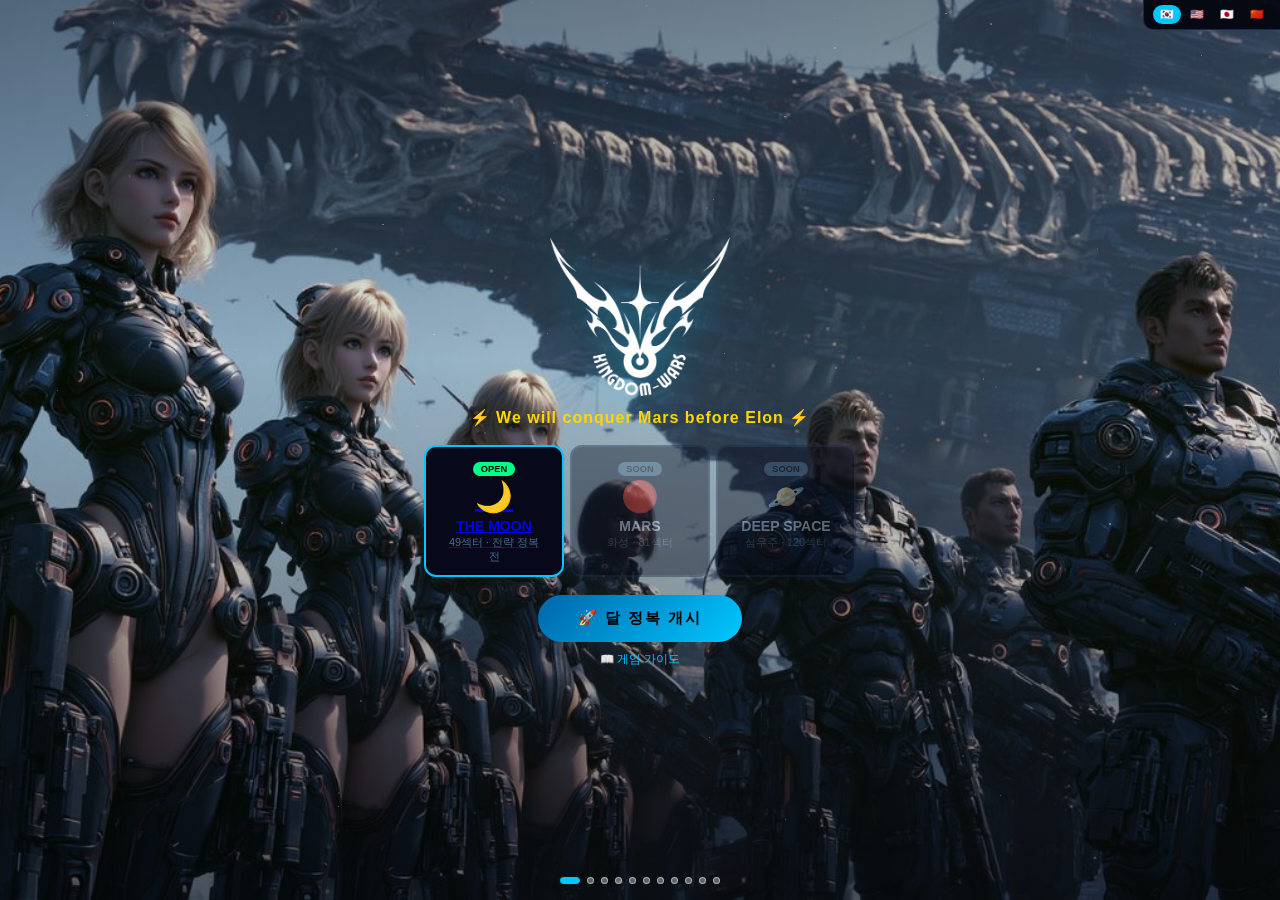
==== game.html @ a36fac32 "Create game.html fresh copy" ====
<!DOCTYPE html>
<!-- FORCED1783064352 <!--REBUILD1783063505 -->
<!-- KW v0.8.3 new-logo -->
<!-- KW v0.8.2 logo+favicon -->
<html lang="ko">
<head>
<meta http-equiv="Cache-Control" content="no-cache, no-store, must-revalidate"/>
<meta http-equiv="Pragma" content="no-cache"/>
<meta http-equiv="Expires" content="0"/>
<!-- BUILD:1783073266 -->
<script>
// Block Kaikas/MetaMask from intercepting events
(function() {
  // 이벤트 가로채기 방지
  var _origAEL = EventTarget.prototype.addEventListener;
  // Kaikas contentscript가 window에 ethereum inject하려 할 때 무시
  Object.defineProperty(window, 'ethereum', {
    get: function() { return undefined; },
    set: function() {},
    configurable: false
  });
})();
</script>
<meta charset="UTF-8"/>
<meta name="viewport" content="width=device-width,initial-scale=1.0,viewport-fit=cover"/>
<title>KINGDOM WARS</title>
<link rel="icon" type="image/x-icon" href="favicon.ico"/>
<link rel="apple-touch-icon" href="apple-touch-icon.png"/>
<link rel="icon" type="image/x-icon" href="favicon.ico"/>
<link rel="apple-touch-icon" href="apple-touch-icon.png"/>
<meta name="theme-color" content="#03050e"/>
<meta name="description" content="Kingdom Wars - Conquer the Moon before Elon"/>
<meta property="og:title" content="KINGDOM WARS"/>
<meta property="og:description" content="⚡ We will conquer Mars before Elon ⚡"/>
<meta property="og:image" content="https://raw.githubusercontent.com/kentkim0326/kingdom-wars/main/assets/slide1.jpg"/>
<link rel="icon" href="data:image/svg+xml,<svg xmlns='http://www.w3.org/2000/svg' viewBox='0 0 100 100'><text y='.9em' font-size='90'>👑</text></svg>">
<style>
:root{
  --bg:#03050e;--panel:#07091a;--border:#1a2a4a;
  --accent:#00c8ff;--gold:#ffd700;--red:#ff3a3a;--green:#00ff88;
  --purple:#aa44ff;--orange:#ff8800;--teal:#00ffcc;
  --text:#d0e8ff;--muted:#4a6a8a;
}
*{box-sizing:border-box;margin:0;padding:0}
body{font-family:'Segoe UI',sans-serif;color:var(--text);min-height:100vh;overflow-x:hidden;background:#03050e;}

.stars{position:fixed;inset:0;z-index:0;overflow:hidden;pointer-events:none}
.star{position:absolute;border-radius:50%;background:#fff;animation:twinkle var(--d,3s) ease-in-out infinite}
@keyframes twinkle{0%,100%{opacity:.1}50%{opacity:.85}}

to{opacity:1;transform:translateY(0)}}
.{opacity:1}
.{opacity:1}
.{opacity:1}

/* ══ LANG BAR ══ */
.lang-bar{position:fixed;top:0;right:0;z-index:999;display:flex;gap:2px;padding:5px 9px;
  background:rgba(3,5,14,.92);border-bottom-left-radius:10px;border:1px solid var(--border);border-top:none;border-right:none}
.lb{padding:3px 7px;border-radius:10px;border:none;background:transparent;color:var(--muted);font-size:.68rem;font-weight:700;cursor:pointer;transition:all .2s}
.lb.active{background:var(--accent);color:#000}

/* ══ INTRO ══ */
.logo{font-size:clamp(1.8rem,7vw,4.5rem);font-weight:900;letter-spacing:4px;word-break:break-word;
  background:linear-gradient(135deg,#00c8ff,#fff,#ffd700);-webkit-background-clip:text;-webkit-text-fill-color:transparent;margin-bottom:4px}
.catchphrase{font-size:clamp(.78rem,3.5vw,1.1rem);color:var(--gold);font-weight:700;letter-spacing:1px;margin-bottom:20px;text-align:center;width:100%}



.bf-row{display:flex;gap:8px;justify-content:center;flex-wrap:nowrap;margin-bottom:20px;width:100%;padding:0}
.bf-btn{pointer-events:all!important;cursor:pointer;padding:11px 18px;border-radius:12px;border:2px solid var(--border);background:var(--panel);cursor:pointer;transition:all .3s;text-align:center;min-width:115px}
.bf-btn.open{border-color:var(--accent)}.bf-btn.open:hover{transform:translateY(-4px);box-shadow:0 8px 28px rgba(0,200,255,.3)}
.bf-btn.locked{opacity:.4;cursor:not-allowed}
.bf-icon{font-size:1.9rem;margin-bottom:3px}.bf-title{font-weight:700;font-size:.88rem;margin-bottom:1px}
.bf-sub{font-size:.68rem;color:var(--muted)}
.bdg{display:inline-block;padding:2px 8px;border-radius:18px;font-size:.58rem;font-weight:700;margin-bottom:3px}
.bdg.open{background:var(--green);color:#000}.bdg.soon{background:var(--muted);color:#000}
.btn-enter{pointer-events:all!important;cursor:pointer;padding:13px 44px;background:linear-gradient(135deg,#0066aa,#00c8ff);color:#000;font-weight:900;font-size:.95rem;border:none;border-radius:50px;cursor:pointer;letter-spacing:3px;transition:all .3s}
.btn-enter:hover{transform:scale(1.05);box-shadow:0 0 60px rgba(0,200,255,.6)}

/* ══ NATION ══ */
#s-nation{padding:20px 16px;width:100%;}
.stitle{font-size:1.4rem;font-weight:900;letter-spacing:4px;text-align:center;color:var(--accent);margin-bottom:4px;width:100%}
.ssub{text-align:center;color:var(--muted);margin-bottom:13px;font-size:.82rem;width:100%}
.search-box{display:block;width:100%;max-width:480px;margin:0 auto 11px;padding:8px 15px;background:var(--panel);border:1px solid var(--border);border-radius:28px;color:var(--text);font-size:.88rem;outline:none}
.search-box:focus{border-color:var(--accent)}
.nation-grid{display:grid;grid-template-columns:repeat(auto-fill,minmax(96px,1fr));gap:6px;width:100%;max-width:720px;margin:0 auto;max-height:46vh;overflow-y:auto;padding:3px;scrollbar-width:thin}
.nc{border:2px solid var(--border);border-radius:10px;padding:10px 6px;text-align:center;cursor:pointer;transition:all .2s;background:var(--panel)}
.nc:hover{border-color:var(--accent);transform:translateY(-2px)}.nc.sel{border-color:var(--gold);background:rgba(255,215,0,.08)}
.nf{font-size:1.55rem;margin-bottom:2px}.nn{font-size:.7rem;font-weight:600}.ne{font-size:.58rem;color:var(--muted)}
.btn-next{display:block;margin:13px auto 0;padding:10px 38px;background:linear-gradient(135deg,#0066aa,#00c8ff);color:#000;font-weight:900;font-size:.88rem;border:none;border-radius:26px;cursor:pointer;display:none}
.btn-next.show{display:block}

/* ══ COMMANDER ══ */
#s-commander{padding:22px 16px;align-items:center;justify-content:center;background:transparent;width:100%}
.cmd-title{font-size:1.4rem;font-weight:900;letter-spacing:3px;text-align:center;color:var(--accent);margin-bottom:4px}
.cmd-sub{text-align:center;color:var(--muted);margin-bottom:18px;font-size:.8rem}
.cmd-nbadge{display:flex;align-items:center;gap:7px;justify-content:center;margin-bottom:18px;padding:7px 16px;background:var(--panel);border:1px solid var(--border);border-radius:28px;width:fit-content;margin-left:auto;margin-right:auto}
.cmd-cards{display:flex;gap:16px;justify-content:center;flex-wrap:wrap;margin-bottom:16px}
.cmd-card{width:172px;border:2px solid var(--border);border-radius:13px;background:var(--panel);cursor:pointer;transition:all .3s;overflow:hidden;text-align:center;padding-bottom:11px}
.cmd-card:hover{border-color:var(--accent);transform:translateY(-4px)}
.cmd-card.sel-m{border-color:#5af;box-shadow:0 0 24px rgba(80,160,255,.4)}
.cmd-card.sel-f{border-color:#f9a;box-shadow:0 0 24px rgba(255,150,180,.4)}
.cmd-avwrap{width:100%;height:140px;display:flex;align-items:center;justify-content:center;background:linear-gradient(180deg,rgba(0,30,60,.8),rgba(0,10,30,.95))}
.cmd-avm{font-size:5.2rem;animation:cFloat 3s ease-in-out infinite}
@keyframes cFloat{0%,100%{transform:translateY(0)}50%{transform:translateY(-7px)}}
.cmd-gen{font-size:.58rem;letter-spacing:2px;color:var(--muted);margin:7px 0 2px;text-transform:uppercase}
.cmd-name{font-size:.88rem;font-weight:900;margin-bottom:2px}
.cmd-card.male .cmd-name{color:#5af}.cmd-card.female .cmd-name{color:#f9a}
.cmd-ttl{font-size:.66rem;color:var(--gold);font-style:italic;margin-bottom:6px;padding:0 7px}
.cmd-skills{padding:0 8px}
.cmd-skill{font-size:.63rem;color:var(--muted);padding:2px 0;border-bottom:1px solid rgba(26,42,74,.4)}
.cmd-vs{font-size:1.1rem;color:var(--muted);align-self:center}
.btn-cmd-ok{padding:10px 36px;background:linear-gradient(135deg,#ffd700,#ffaa00);color:#000;font-weight:900;font-size:.88rem;border:none;border-radius:24px;cursor:pointer;display:none}
.btn-cmd-ok.show{display:block}
.sp-pack{background:rgba(0,200,255,.06);border:1px solid rgba(0,200,255,.2);border-radius:9px;padding:9px 14px;margin-top:12px;text-align:center;max-width:440px}
.sp-title{font-size:.62rem;letter-spacing:2px;color:var(--accent);margin-bottom:6px}
.sp-items{display:flex;gap:11px;justify-content:center;flex-wrap:wrap}
.sp-i{text-align:center;font-size:.68rem}
.sp-icon{font-size:1.1rem;margin-bottom:1px}.sp-val{color:var(--gold);font-weight:700}.sp-lbl{color:var(--muted);font-size:.56rem}

/* ══ GAME ══ */
#s-game{flex-direction:column;height:100vh;overflow:hidden}
.hud{display:flex;align-items:center;justify-content:space-between;padding:4px 9px;
  background:rgba(3,5,14,.97);border-bottom:1px solid var(--border);flex-wrap:wrap;gap:4px;position:sticky;top:0;z-index:200}
.hud-l{display:flex;align-items:center;gap:6px;flex-wrap:wrap}
.hud-r{display:flex;align-items:center;gap:4px;flex-wrap:wrap}
.hud-brand{font-weight:900;letter-spacing:3px;font-size:.84rem;color:var(--accent)}
.cmd-hud{display:flex;align-items:center;gap:4px;padding:2px 7px;background:var(--panel);border:1px solid var(--border);border-radius:14px;font-size:.68rem}
.hud-pill{display:flex;align-items:center;gap:3px;background:var(--panel);border:1px solid var(--border);border-radius:14px;padding:2px 7px;font-size:.68rem}
.rv{color:var(--gold);font-weight:700}

/* MORALE BAR */
.morale-bar{padding:3px 9px;background:rgba(3,5,14,.95);border-bottom:1px solid var(--border);display:flex;align-items:center;gap:7px;flex-wrap:wrap}
.morale-pill{display:flex;align-items:center;gap:5px;background:var(--panel);border:1px solid var(--border);border-radius:14px;padding:3px 9px;min-width:160px}
.morale-track{flex:1;height:7px;background:rgba(0,0,0,.4);border-radius:4px;overflow:hidden}
.morale-fill{height:100%;border-radius:4px;transition:width .5s ease}
.morale-val{font-size:.68rem;font-weight:700;min-width:30px}
.online-timer{font-size:.64rem;color:var(--muted);display:flex;align-items:center;gap:4px}
.online-dot{width:6px;height:6px;border-radius:50%;background:var(--green);animation:pulse 2s infinite}
@keyframes pulse{0%,100%{opacity:1}50%{opacity:.3}}
.hourly-bonus{font-size:.64rem;color:var(--teal);display:flex;align-items:center;gap:3px}

.res-bar{display:flex;gap:5px;padding:3px 9px;background:rgba(3,5,14,.95);border-bottom:1px solid var(--border);flex-wrap:wrap;align-items:center}
.res-item{display:flex;align-items:center;gap:2px;background:var(--panel);border:1px solid var(--border);border-radius:13px;padding:2px 7px;font-size:.68rem}
.res-rate{font-size:.56rem;color:var(--green)}
.news-ticker{display:flex;align-items:center;gap:6px;padding:2px 9px;background:rgba(0,10,30,.9);border-bottom:1px solid rgba(0,200,255,.12);overflow:hidden}
.news-lbl{color:var(--accent);font-size:.6rem;font-weight:700;letter-spacing:2px;white-space:nowrap;border:1px solid var(--accent);padding:1px 5px;border-radius:7px;flex-shrink:0}
.news-scroll{display:flex;gap:32px;animation:scrollNews 52s linear infinite;font-size:.64rem;color:var(--muted)}
@keyframes scrollNews{from{transform:translateX(0)}to{transform:translateX(-50%)}}
.ev-ticker{display:none;align-items:center;gap:5px;padding:2px 9px;background:rgba(255,136,0,.12);border-bottom:1px solid rgba(255,136,0,.3);font-size:.66rem;color:var(--orange)}
.ev-ticker.show{display:flex}
.view-bar{display:flex;align-items:center;gap:3px;padding:3px 9px;background:rgba(3,5,14,.95);border-bottom:1px solid var(--border);overflow-x:auto}
.vtbtn{padding:3px 10px;border:1px solid var(--border);border-radius:13px;background:transparent;color:var(--muted);font-size:.66rem;cursor:pointer;white-space:nowrap;transition:all .2s;font-weight:600}
.vtbtn.active{background:var(--accent);color:#000;border-color:var(--accent)}
.vtbtn:hover:not(.active){border-color:var(--accent);color:var(--accent)}
.turn-info{display:flex;align-items:center;gap:4px;font-size:.66rem;margin-left:5px;flex-shrink:0}
.turn-num{color:var(--gold);font-weight:700}
.btn-et{padding:3px 10px;background:linear-gradient(135deg,#ffd700,#ff8800);color:#000;border:none;border-radius:13px;font-size:.66rem;font-weight:700;cursor:pointer}
.game-body{display:flex;flex:1;height:0;min-height:0;overflow:hidden;position:relative;z-index:1;flex-grow:1}

/* ══ LEFT PANEL ══ */
.lpanel{width:188px;min-width:155px;background:var(--panel);border-right:1px solid var(--border);display:flex;flex-direction:column;overflow-y:auto}
.ps{padding:7px;border-bottom:1px solid var(--border)}
.plbl{font-size:.54rem;letter-spacing:2px;color:var(--muted);margin-bottom:4px;text-transform:uppercase}
.unit-tabs{display:flex;border-bottom:1px solid var(--border)}
.utab{flex:1;padding:4px 2px;text-align:center;font-size:.56rem;cursor:pointer;color:var(--muted);border-bottom:2px solid transparent;transition:all .2s}
.utab.active{color:var(--accent);border-bottom-color:var(--accent)}
.unit-list{padding:5px}

/* UNIT CARD */
.ucard{border:1px solid var(--border);border-radius:9px;margin-bottom:5px;cursor:pointer;transition:all .2s;overflow:hidden;background:rgba(0,200,255,.02);position:relative}
.ucard:hover,.ucard.sel{border-color:var(--accent);background:rgba(0,200,255,.08)}
.ucard.sel{box-shadow:0 0 9px rgba(0,200,255,.3)}
.ucard.rarity-sr{border-color:rgba(255,215,0,.45)}.ucard.rarity-ur{border-color:rgba(170,68,255,.6);box-shadow:0 0 7px rgba(170,68,255,.25)}
.ucard-img{width:100%;height:68px;object-fit:cover;object-position:center 20%;display:block}
.ucard-img.mech-i{object-position:center center}
.rbadge{position:absolute;top:3px;right:3px;font-size:.48rem;font-weight:700;padding:1px 3px;border-radius:4px}
.r-ur{background:rgba(170,68,255,.4);color:#c77fff}.r-sr{background:rgba(255,215,0,.3);color:var(--gold)}.r-r{background:rgba(0,150,255,.3);color:#5af}.r-n{background:rgba(100,140,180,.3);color:#8ab}
.ucard-body{padding:4px 5px}
.ucard-hdr{display:flex;align-items:center;justify-content:space-between;margin-bottom:2px}
.ucard-name{font-size:.68rem;font-weight:700}
.ucard-cnt{font-size:.6rem;background:var(--panel);border:1px solid var(--border);border-radius:6px;padding:1px 4px;color:var(--muted)}
.ucard-stats{display:flex;gap:2px;align-items:center;flex-wrap:wrap;margin-bottom:2px}
.ucard-pow{font-size:.66rem;color:var(--gold);font-weight:700}
.tb{font-size:.5rem;padding:1px 4px;border-radius:6px;font-weight:700}
.tb-f{background:rgba(0,150,255,.2);color:#5af;border:1px solid rgba(0,150,255,.3)}
.tb-m{background:rgba(170,68,255,.2);color:#c77fff;border:1px solid rgba(170,68,255,.3)}
.tb-a{background:rgba(255,215,0,.2);color:var(--gold);border:1px solid rgba(255,215,0,.3)}
.ucard-skills{font-size:.54rem;color:var(--teal);margin-top:1px}
/* Selected unit big display */
.sel-big{padding:7px;border-bottom:1px solid var(--border)}
.sel-big-img{width:100%;height:112px;object-fit:contain;border-radius:6px;border:1px solid var(--border);background:rgba(0,0,0,.4);margin-bottom:5px}
.sel-big-name{font-size:.8rem;font-weight:700;margin-bottom:3px}
.sel-big-pow{font-size:1rem;font-weight:700;color:var(--gold);margin-bottom:3px}
.sbr{display:flex;justify-content:space-between;font-size:.68rem;margin-bottom:2px}
.sbk{color:var(--muted)}.sbv{font-weight:600}
.sel-big-cnt{background:rgba(0,0,0,.3);border-radius:5px;padding:4px 5px;margin-top:3px;font-size:.62rem}
.ch-s{color:var(--green)}.ch-w{color:var(--red)}
.skill-chip{display:inline-block;padding:1px 5px;border-radius:7px;font-size:.52rem;font-weight:700;margin:1px;border:1px solid rgba(0,200,255,.3);background:rgba(0,200,255,.06);color:var(--teal)}
.btn-buy{width:100%;padding:4px;margin-top:3px;border:1px solid var(--border);border-radius:5px;background:rgba(0,200,255,.04);color:var(--accent);font-size:.64rem;cursor:pointer}
.spec-units{padding:7px;border-bottom:1px solid var(--border)}
.spec-btn{width:100%;padding:5px 7px;border:1px solid var(--border);border-radius:6px;background:var(--panel);color:var(--text);font-size:.66rem;cursor:pointer;transition:all .2s;text-align:left;margin-bottom:3px;display:flex;align-items:center;gap:5px}
.spec-btn:hover{border-color:var(--accent)}
.spec-icon{font-size:.95rem;flex-shrink:0}.spec-info{flex:1}
.spec-name{font-size:.66rem;font-weight:700}.spec-desc{font-size:.56rem;color:var(--muted);margin-top:1px}
.spec-cost{font-size:.58rem;color:var(--gold);white-space:nowrap}

/* ══ CENTER ══ */
.mwrap{flex:1;display:flex;flex-direction:column;overflow:hidden;position:relative}
.view{flex:1;display:none;overflow:auto}
.view.active{display:flex;flex-direction:column}

/* SHIP VIEW */
.ship-view{flex:1;background:radial-gradient(ellipse at 30% 40%,#0a1535 0%,#03050e 70%);display:flex;align-items:center;justify-content:center;position:relative;overflow:hidden}
.ship-view-bg{position:absolute;inset:0;background:url("assets/bg_moon.png") center/cover no-repeat;opacity:.2;pointer-events:none}
.cmd-disp{display:flex;align-items:center;justify-content:center;gap:24px;flex-wrap:wrap;padding:14px;position:relative;z-index:2;width:100%}
.cmd-port{text-align:center}
.cmd-emo{font-size:4.5rem;display:block;margin-bottom:5px;filter:drop-shadow(0 0 16px rgba(0,200,255,.5));animation:sf 3s ease-in-out infinite}
@keyframes sf{0%,100%{transform:translateY(0)}50%{transform:translateY(-7px)}}
.cmd-ship-area{text-align:center}
.cmd-ship-img{max-width:280px;width:82%;filter:drop-shadow(0 0 26px rgba(0,200,255,.5));animation:sf 4s .5s ease-in-out infinite}
.sv-stats{margin-top:11px;display:flex;gap:8px;justify-content:center;flex-wrap:wrap}
.sv-stat{background:rgba(0,0,0,.6);border:1px solid var(--border);border-radius:8px;padding:6px 11px;text-align:center}
.sv-stat-v{font-size:.9rem;font-weight:700;color:var(--gold)}.sv-stat-l{font-size:.58rem;color:var(--muted);margin-top:1px}

/* ══ BATTLE MAP — EXPANDING GRID ══ */
.battle-view{flex:1;overflow:auto;position:relative;background:linear-gradient(180deg,#06080f 0%,#040610 100%);display:flex;justify-content:center;align-items:flex-start;display:flex;align-items:flex-start;justify-content:center}
.battle-view::before{content:"";position:absolute;inset:0;pointer-events:none;
  background-image:radial-gradient(circle at 25% 35%,rgba(180,175,155,.06) 0%,transparent 30%),
    radial-gradient(circle at 68% 22%,rgba(170,165,145,.04) 0%,transparent 22%)}
.moon-surf{position:absolute;inset:0;width:100%;height:100%;object-fit:cover;opacity:.12;pointer-events:none}
.grid-wrap{position:relative;z-index:1;display:grid;grid-template-columns:repeat(7,84px);gap:3px;padding:14px}

/* ══ SECTOR TILE ══ */
.sector{width:84px;height:84px;border:1px solid rgba(40,70,120,.4);border-radius:8px;cursor:pointer;position:relative;
  display:flex;flex-direction:column;align-items:center;justify-content:center;
  background:rgba(5,10,22,.5);backdrop-filter:blur(2px);transition:all .2s;overflow:hidden}

/* FOG OF WAR states */
.sector.fog{
  background:rgba(2,4,10,.85);border-color:rgba(20,35,60,.5);cursor:default;
  filter:blur(0px);pointer-events:none;
}
.sector.fog::after{content:"";position:absolute;inset:0;
  background:radial-gradient(circle at center,rgba(0,5,20,.6),rgba(0,2,10,.95));
  z-index:10}
.sector.fog-edge{
  background:rgba(4,8,20,.7);border-color:rgba(30,50,90,.4);cursor:pointer;opacity:.6;
}
.sector.fog-edge:hover{opacity:.85;border-color:rgba(0,200,255,.3)}

.sector.active-empty:hover{border-color:var(--accent);background:rgba(0,200,255,.08);transform:scale(1.04);z-index:2}
.sector.mine{background:rgba(0,70,170,.28);border-color:rgba(0,150,255,.65)}
.sector.mine:hover{transform:scale(1.04);z-index:2}
.sector.enemy{background:rgba(150,20,20,.22);border-color:rgba(210,40,40,.55)}
.sector.enemy:hover{border-color:var(--red);transform:scale(1.03);z-index:2}
.sector.sel{border-color:var(--gold)!important;background:rgba(255,215,0,.12)!important;box-shadow:0 0 18px rgba(255,215,0,.4);z-index:3}
/* Resource border */
.sector.res-he3{border-top:3px solid var(--accent)}.sector.res-reg{border-top:3px solid var(--purple)}
.sector.res-h2o{border-top:3px solid var(--teal)}.sector.crater{border-style:dashed}

.sec-id{position:absolute;top:2px;left:2px;font-size:.42rem;color:rgba(100,140,180,.5)}
.sec-ti{position:absolute;top:2px;right:2px;font-size:.6rem}
.sec-ui{width:42px;height:42px;object-fit:contain;border-radius:3px}
.sec-fl{font-size:.84rem}
.sec-nm{font-size:.4rem;color:var(--muted);text-align:center;padding:0 2px;margin-top:1px;line-height:1.2}
.sec-hp{position:absolute;bottom:2px;left:2px;right:2px;height:3px;background:rgba(0,0,0,.4);border-radius:2px;overflow:hidden}
.sec-hf{height:100%;border-radius:2px;transition:width .3s}
.sec-intel{display:none;position:absolute;bottom:10px;left:1px;right:1px;font-size:.38rem;color:var(--teal);text-align:center;background:rgba(0,0,0,.7);border-radius:2px;padding:1px}
.sector.scouted .sec-intel{display:block}
/* Fog content */
.fog-content{position:relative;z-index:1;text-align:center}
.fog-icon{font-size:1.4rem;color:rgba(40,60,100,.5)}
.fog-lbl{font-size:.4rem;color:rgba(40,60,100,.4);margin-top:2px}

/* EXPAND UNLOCK ANIMATION */
@keyframes unlockSec{
  0%{transform:scale(.7);opacity:0;filter:blur(8px)}
  60%{transform:scale(1.08);filter:blur(0)}
  100%{transform:scale(1);opacity:1}
}
.sector.unlocking{animation:unlockSec .5s ease forwards}

/* ══ SECTOR ACTION OVERLAY ══ */
.sao{position:fixed;z-index:500;background:rgba(3,5,14,.97);border:2px solid var(--accent);
  border-radius:13px;padding:13px;width:280px;box-shadow:0 0 40px rgba(0,200,255,.3);
  display:none;pointer-events:all;animation:saoPop .2s ease}
@keyframes saoPop{from{transform:scale(.85);opacity:0}to{transform:scale(1);opacity:1}}
.sao.show{display:block}
.sao-hdr{display:flex;align-items:center;justify-content:space-between;margin-bottom:9px}
.sao-title{font-size:.82rem;font-weight:700;color:var(--accent)}
.sao-x{background:none;border:none;color:var(--muted);cursor:pointer;font-size:.9rem}
.sao-si{background:rgba(0,0,0,.3);border-radius:6px;padding:7px;margin-bottom:9px}
.sao-rows{display:grid;grid-template-columns:1fr 1fr;gap:2px;font-size:.66rem}
.sao-row{display:flex;flex-direction:column}
.sao-lbl{color:var(--muted);font-size:.56rem;margin-bottom:1px}.sao-val{font-weight:600}
.sao-intel{background:rgba(0,255,200,.05);border:1px solid rgba(0,255,200,.2);border-radius:6px;padding:6px;margin-bottom:8px;font-size:.66rem;display:none}
.sao-intel-t{color:var(--teal);font-size:.58rem;letter-spacing:1px;margin-bottom:3px}
.sao-acts{display:flex;flex-direction:column;gap:4px}
.saob{width:100%;padding:8px 10px;border-radius:7px;border:1px solid var(--border);background:var(--panel);color:var(--text);font-size:.72rem;font-weight:600;cursor:pointer;transition:all .2s;text-align:left;display:flex;align-items:center;gap:6px}
.saob:hover:not(:disabled){transform:translateX(3px)}.saob:disabled{opacity:.4;cursor:not-allowed}
.saob-icon{font-size:1rem;flex-shrink:0}.saob-info{flex:1}
.saob-name{font-size:.72rem;font-weight:700}.saob-desc{font-size:.58rem;color:var(--muted);margin-top:1px}
.saob-bonus{font-size:.58rem;margin-top:1px;font-weight:600}
.saob.deploy{border-color:var(--accent);color:var(--accent)}.saob.deploy:hover:not(:disabled){background:rgba(0,200,255,.09)}
.saob.scout{border-color:var(--teal);color:var(--teal)}.saob.scout:hover:not(:disabled){background:rgba(0,255,200,.07)}
.saob.atk1{border-color:var(--red);color:var(--red)}.saob.atk1:hover:not(:disabled){background:rgba(255,50,50,.09)}
.saob.atk2{border-color:var(--gold);color:var(--gold)}.saob.atk2:hover:not(:disabled){background:rgba(255,215,0,.07)}
.saob.atk3{border-color:var(--purple);color:var(--purple)}.saob.atk3:hover:not(:disabled){background:rgba(170,68,255,.09)}
.saob.radar{border-color:var(--purple);color:var(--purple)}.saob.radar:hover:not(:disabled){background:rgba(170,68,255,.07)}

/* ══ FORMATION MODAL ══ */
.fmodal{position:fixed;inset:0;z-index:800;background:rgba(2,4,12,.95);backdrop-filter:blur(10px);display:none;align-items:center;justify-content:center}
.fmodal.show{display:flex}
.fmbody{background:var(--panel);border:2px solid var(--orange);border-radius:14px;padding:16px;max-width:440px;width:95%;box-shadow:0 0 50px rgba(255,136,0,.3);max-height:90vh;overflow-y:auto}
.fm-title{font-size:.95rem;font-weight:900;color:var(--orange);margin-bottom:3px;text-align:center}
.fm-sub{font-size:.7rem;color:var(--muted);text-align:center;margin-bottom:11px}
.fm-enemy{background:rgba(255,50,50,.08);border:1px solid rgba(255,50,50,.3);border-radius:7px;padding:8px;margin-bottom:11px;display:flex;align-items:center;gap:9px}
.fm-eimg{width:44px;height:44px;object-fit:contain;border-radius:5px;border:1px solid var(--border)}
.fm-units{display:flex;flex-direction:column;gap:6px;margin-bottom:11px}
.fm-urow{display:flex;align-items:center;gap:7px;padding:7px 9px;border:1px solid var(--border);border-radius:8px;background:rgba(0,0,0,.2)}
.fm-uimg{width:40px;height:40px;object-fit:contain;border-radius:5px;border:1px solid var(--border)}
.fm-ui{flex:1}
.fm-un{font-size:.74rem;font-weight:700;margin-bottom:1px}
.fm-up{font-size:.62rem;color:var(--gold)}
.fm-uc{font-size:.58rem;margin-top:1px}
.fm-qty{display:flex;align-items:center;gap:5px}
.fm-qbtn{width:21px;height:21px;border:1px solid var(--border);border-radius:50%;background:var(--panel);color:var(--text);font-size:.85rem;cursor:pointer;display:flex;align-items:center;justify-content:center;transition:all .2s}
.fm-qbtn:hover{border-color:var(--accent);color:var(--accent)}
.fm-qv{font-size:.78rem;font-weight:700;min-width:13px;text-align:center;color:var(--gold)}
.fm-sum{background:rgba(0,0,0,.3);border:1px solid var(--border);border-radius:7px;padding:9px;margin-bottom:11px}
.fm-srow{display:flex;justify-content:space-between;align-items:center;font-size:.7rem;margin-bottom:3px}
.fm-wr{font-size:.95rem;font-weight:900;text-align:center;margin-top:5px}
.fm-btns{display:flex;gap:7px}
.btn-fm-x{padding:9px 14px;background:transparent;border:1px solid var(--border);color:var(--muted);border-radius:7px;cursor:pointer;font-size:.78rem}
.btn-fm-go{flex:1;padding:9px;background:linear-gradient(135deg,var(--red),#aa0000);color:#fff;font-weight:900;border:none;border-radius:7px;cursor:pointer;font-size:.82rem}

/* ══ RIGHT PANEL ══ */
.rpanel{width:198px;min-width:165px;background:var(--panel);border-left:1px solid var(--border);display:flex;flex-direction:column;overflow-y:auto}
.rcard{padding:8px;border-bottom:1px solid var(--border)}
.rtitle{font-size:.56rem;letter-spacing:2px;color:var(--accent);margin-bottom:5px;text-transform:uppercase}
.rrow{display:flex;justify-content:space-between;align-items:center;margin-bottom:3px;font-size:.7rem}
.rk{color:var(--muted)}.rv2{font-weight:600}
.log-item{font-size:.62rem;padding:2px 0;border-bottom:1px solid rgba(26,42,74,.4);line-height:1.4}
.log-item .ts{color:var(--muted);font-size:.56rem;margin-right:2px}

/* ══ MODALS ══ */
.modal{position:fixed;inset:0;z-index:700;background:rgba(2,4,12,.93);backdrop-filter:blur(10px);display:none;align-items:center;justify-content:center}
.modal.show{display:flex}
.mbody{background:var(--panel);border:2px solid var(--accent);border-radius:14px;padding:16px;max-width:480px;width:95%;text-align:center;box-shadow:0 0 70px rgba(0,200,255,.35)}
.mtitle{font-size:.95rem;font-weight:900;letter-spacing:3px;color:var(--accent);margin-bottom:9px}
.bvs{display:grid;grid-template-columns:1fr auto 1fr;gap:9px;align-items:center;margin-bottom:11px}
.bside{padding:8px;border:1px solid var(--border);border-radius:8px;background:rgba(0,0,0,.3)}
.bflag{font-size:1.4rem;margin-bottom:2px}
.bimg{width:66px;height:66px;object-fit:contain;border-radius:5px;margin:0 auto 4px;display:block}
.bname{font-size:.62rem;color:var(--muted);margin-bottom:2px}.bpow{font-size:.8rem;color:var(--gold);font-weight:700}
.bmod{font-size:.58rem;margin-top:1px}
.vstext{font-size:1.4rem;font-weight:900;color:var(--red)}
.hpwrap{margin-bottom:10px}
.hplbl{display:flex;justify-content:space-between;font-size:.62rem;color:var(--muted);margin-bottom:2px}
.hptrack{height:8px;background:rgba(0,0,0,.4);border-radius:4px;overflow:hidden;margin-bottom:4px}
.hpfill{height:100%;border-radius:4px;transition:width .55s ease}
.prisoner-box{background:rgba(255,165,0,.08);border:1px solid orange;border-radius:6px;padding:6px;margin-top:4px;font-size:.68rem;display:none}
.prisoner-box.show{display:block}
.result{padding:8px;border-radius:6px;font-size:.82rem;font-weight:700;margin-bottom:7px;display:none}
.result.win{background:rgba(0,255,136,.1);border:2px solid var(--green);color:var(--green)}
.result.lose{background:rgba(255,50,50,.1);border:2px solid var(--red);color:var(--red)}
.btn-close{padding:7px 25px;background:linear-gradient(135deg,#0066aa,#00c8ff);color:#000;font-weight:900;border:none;border-radius:22px;cursor:pointer;font-size:.8rem}
.emodal{position:fixed;inset:0;z-index:800;display:none;align-items:center;justify-content:center}
.emodal.show{display:flex}
.ebody{background:var(--panel);border:2px solid var(--orange);border-radius:12px;padding:18px;max-width:340px;width:92%;text-align:center;box-shadow:0 0 55px rgba(255,136,0,.4);animation:ePop .4s ease}
@keyframes ePop{from{transform:scale(.8);opacity:0}to{transform:scale(1);opacity:1}}
.ev-icon{font-size:2.6rem;margin-bottom:6px}.ev-title{font-size:.9rem;font-weight:900;color:var(--orange);margin-bottom:4px}
.ev-desc{font-size:.75rem;color:var(--text);margin-bottom:8px;line-height:1.5}
.ev-effect{background:rgba(255,136,0,.1);border:1px solid rgba(255,136,0,.3);border-radius:6px;padding:6px;margin-bottom:10px;font-size:.72rem;color:var(--gold)}
.btn-ev{padding:7px 22px;background:var(--orange);color:#000;font-weight:900;border:none;border-radius:16px;cursor:pointer;font-size:.8rem}

/* HOURLY BONUS POPUP */
.bonus-modal{position:fixed;inset:0;z-index:900;display:none;align-items:center;justify-content:center;background:rgba(0,0,0,.7)}
.bonus-modal.show{display:flex}
.bonus-body{background:var(--panel);border:2px solid var(--gold);border-radius:16px;padding:22px 28px;text-align:center;max-width:320px;width:92%;box-shadow:0 0 60px rgba(255,215,0,.4);animation:bonusPop .5s ease}
@keyframes bonusPop{0%{transform:scale(.5) rotate(-5deg);opacity:0}70%{transform:scale(1.08) rotate(2deg)}100%{transform:scale(1);opacity:1}}
.bonus-icon{font-size:3rem;margin-bottom:8px}
.bonus-title{font-size:1.1rem;font-weight:900;color:var(--gold);margin-bottom:10px}
.bonus-items{display:flex;flex-direction:column;gap:5px;margin-bottom:14px}
.bonus-item{display:flex;justify-content:space-between;align-items:center;padding:6px 10px;background:rgba(255,215,0,.07);border:1px solid rgba(255,215,0,.2);border-radius:7px;font-size:.8rem}
.bonus-val{color:var(--gold);font-weight:700}
.btn-bonus{padding:9px 28px;background:linear-gradient(135deg,#ffd700,#ffaa00);color:#000;font-weight:900;border:none;border-radius:22px;cursor:pointer;font-size:.85rem}

/* MORALE WARNING */
.morale-warn{position:fixed;top:165px;left:50%;transform:translateX(-50%);
  background:rgba(255,136,0,.15);border:2px solid var(--orange);border-radius:10px;
  padding:9px 16px;font-size:.78rem;font-weight:700;color:var(--orange);
  z-index:850;text-align:center;pointer-events:none;display:none;
  box-shadow:0 0 25px rgba(255,136,0,.35)}
.morale-warn.show{display:block;animation:fadeUp .3s ease}
to{opacity:1;transform:translate(-50%,0)}}

/* REWARD POPUP */
.rpopup{position:fixed;top:50%;left:50%;transform:translate(-50%,-50%);z-index:950;background:var(--panel);border-radius:13px;padding:16px 22px;text-align:center;display:none;pointer-events:none;min-width:190px}
.rpopup.show{display:block;animation:rpop .4s ease}
@keyframes rpop{0%{transform:translate(-50%,-50%) scale(.5);opacity:0}60%{transform:translate(-50%,-60%) scale(1.1);opacity:1}100%{transform:translate(-50%,-50%) scale(1);opacity:1}}
.rp-icon{font-size:2.3rem;margin-bottom:5px}.rp-title{font-size:.86rem;font-weight:900;margin-bottom:2px}.rp-desc{font-size:.7rem;color:var(--muted)}

/* AI WARNING */
.ai-warn{position:fixed;top:165px;left:50%;transform:translateX(-50%);background:rgba(255,50,50,.14);border:2px solid var(--red);border-radius:10px;padding:9px 16px;font-size:.78rem;font-weight:700;color:var(--red);z-index:850;text-align:center;pointer-events:none;display:none;box-shadow:0 0 25px rgba(255,50,50,.35)}
.ai-warn.show{display:block;animation:fadeUp .3s ease}

/* EXPAND BUTTON */
.expand-hint{position:absolute;inset:0;display:flex;flex-direction:column;align-items:center;justify-content:center;z-index:5;pointer-events:none}
.expand-pulse{width:14px;height:14px;border-radius:50%;background:rgba(0,200,255,.3);border:2px solid rgba(0,200,255,.6);animation:expandPulse 1.5s ease-in-out infinite}
@keyframes expandPulse{0%,100%{transform:scale(1);opacity:.6}50%{transform:scale(1.4);opacity:1}}

/* STREAK BADGE */
.streak-badge{background:rgba(255,215,0,.15);border:1px solid rgba(255,215,0,.4);border-radius:10px;padding:2px 7px;font-size:.62rem;color:var(--gold);font-weight:700}

@media(max-width:700px){
  .lpanel,.rpanel{display:none}
  .nation-grid{grid-template-columns:repeat(3,1fr);gap:5px}
  .grid-wrap{grid-template-columns:repeat(7,52px);gap:2px;padding:8px}
  .sector{width:52px;height:52px}.sec-ui{width:26px;height:26px}
  .sao{width:250px}.fmbody{padding:12px}
}

/* ════════ SLIDESHOW ════════ */
.slideshow-bg,.slide,.slide-overlay{
  pointer-events:none!important;
}




/* Intro uses full-screen slides */


#s-game{position:relative}

/* ════════ MOBILE FIXES ════════ */
@media(max-width:480px){
  /* Intro full width centering */

  .logo{font-size:clamp(1.6rem,8vw,2.8rem)!important;letter-spacing:3px!important;padding:0 8px}
  .catchphrase{font-size:.72rem!important;padding:0 12px}
  .bf-btn{min-width:88px!important;padding:8px 8px!important;flex:1;max-width:130px}
  .bf-title{font-size:.76rem!important}
  .bf-sub{font-size:.58rem!important}
  .btn-enter{width:auto!important;white-space:nowrap;padding:12px 36px!important}
  /* HUD compact */
  .hud{padding:3px 6px;gap:3px}
  .hud-brand{font-size:.72rem;letter-spacing:2px}
  .cmd-hud{padding:1px 5px;font-size:.6rem}
  .hud-pill{padding:1px 5px;font-size:.6rem}
  #bgm-btn{font-size:.56rem;padding:1px 5px}
  
  /* Morale bar compact */
  .morale-bar{padding:2px 6px;gap:4px;flex-wrap:wrap}
  .morale-pill{min-width:120px;padding:2px 6px}
  .morale-val{font-size:.6rem}
  .online-timer{font-size:.56rem}
  .hourly-bonus,.hourly-hint{display:none}
  
  /* Resource bar scroll */
  .res-bar{padding:2px 6px;gap:3px;overflow-x:auto;flex-wrap:nowrap}
  .res-item{font-size:.62rem;padding:2px 6px;white-space:nowrap;flex-shrink:0}
  
  /* View bar */
  .view-bar{padding:2px 6px;gap:2px}
  .vtbtn{padding:3px 8px;font-size:.62rem}
  #i-map-hint{display:none}
  .turn-info{margin-left:3px}
  .btn-et{padding:3px 8px;font-size:.62rem}
  
  /* Battle grid - 7 cols fit mobile */
  .grid-wrap{grid-template-columns:repeat(7,44px);gap:2px;padding:6px}
  .sector{width:44px;height:44px}
  .sec-ui{width:22px;height:22px}
  .sec-nm{font-size:.34rem}
  .sec-id{font-size:.36rem}
  
  /* SAO overlay full-width on mobile */
  .sao{
    position:fixed!important;
    left:50%!important;transform:translateX(-50%)!important;
    top:auto!important;bottom:0!important;
    width:100%!important;max-width:100%!important;
    border-radius:16px 16px 0 0!important;
    border-bottom:none!important;
    max-height:70vh;overflow-y:auto;
  }
  
  /* Formation modal */
  .fmbody{padding:10px;max-height:85vh}
  .fm-urow{padding:5px 7px;gap:6px}
  .fm-uimg{width:36px;height:36px}
  .fm-un{font-size:.7rem}
  
  /* Battle modal */
  .mbody{padding:12px}
  .bimg{width:56px;height:56px}
  
  /* Intro page */
  
  .logo{font-size:clamp(1.8rem,8vw,3rem);letter-spacing:3px}
  .catchphrase{font-size:.75rem;letter-spacing:1px;margin-bottom:20px}
  
  .bf-row{gap:8px;margin-bottom:18px}
  .bf-btn{min-width:95px;padding:9px 10px}
  .bf-icon{font-size:1.5rem}
  .bf-title{font-size:.78rem}
  .bf-sub{font-size:.6rem}
  .btn-enter{padding:11px 32px;font-size:.84rem;letter-spacing:2px}
  
  /* Nation page */
  /* Nation screen mobile */
  #s-nation{padding:20px 16px;width:100%;}
  .nation-grid{grid-template-columns:repeat(2,1fr);gap:6px;max-width:100%}
  .nc{padding:10px 6px}
  .nf{font-size:1.4rem}
  .nn{font-size:.68rem}
  .ne{font-size:.56rem}
  .search-box{max-width:100%;font-size:.82rem}
  .stitle{font-size:1.1rem;letter-spacing:2px}
  .btn-next{width:calc(100% - 20px);max-width:320px}
  /* Grid center */
  .battle-view{justify-content:center}
  .grid-wrap{margin:0 auto}
  .nf{font-size:1.3rem}
  .nn{font-size:.64rem}
  
  /* Commander page */
  .cmd-cards{gap:10px}
  .cmd-card{width:150px}
  .cmd-avwrap{height:120px}
  .cmd-avm{font-size:4.5rem}
  .cmd-name{font-size:.82rem}
  
  /* News ticker */
  .news-ticker{padding:2px 6px}
  .news-label{display:none}
  .news-scroll{font-size:.58rem}
  
  /* Bonus modal */
  .bonus-body{padding:16px 18px}
  .bonus-icon{font-size:2.4rem}
  .bonus-title{font-size:.9rem}
  
  /* Lang bar */
  .lang-bar{padding:4px 7px}
  .lb{padding:2px 5px;font-size:.62rem}
}

@media(max-width:380px){
  .nation-grid{grid-template-columns:repeat(2,1fr);gap:4px}
  .grid-wrap{grid-template-columns:repeat(7,40px);gap:1px;padding:5px}
  .sector{width:40px;height:40px}
  .sec-ui{width:20px;height:20px}
  .logo{font-size:1.6rem}
}



  50%{transform:translateY(-8px) scale(1.02);filter:drop-shadow(0 0 45px rgba(0,200,255,0.8))}}

/* ══ INTRO INNER — guaranteed center ══ */
.intro-logo{
  width:min(220px,52vw);
  height:auto;
  display:block;
  margin:0 auto 10px;
  filter:drop-shadow(0 0 28px rgba(0,200,255,0.55));
  animation:logoFloat 4s ease-in-out infinite;
}
50%{transform:translateY(-8px)}}


/* INTRO CENTER FIX */
.intro-logo{
  width:min(200px,50vw);height:auto;
  display:block;margin:0 auto 12px;
  filter:drop-shadow(0 0 24px rgba(0,200,255,.5));
  animation:logoFloat 4s ease-in-out infinite;
}
50%{transform:translateY(-8px)}}
.catchphrase{
  font-size:clamp(.78rem,3.5vw,1.05rem);
  color:var(--gold);font-weight:700;
  margin-bottom:20px;text-align:center;
  letter-spacing:1px;
}
.bf-row{
  display:flex;gap:8px;justify-content:center;
  flex-wrap:nowrap;margin-bottom:20px;
  width:100%;
}
.btn-enter{
  display:inline-block;white-space:nowrap;
  padding:13px 40px;
  background:linear-gradient(135deg,#0066aa,#00c8ff);
  color:#000;font-weight:900;font-size:.95rem;
  border:none;border-radius:50px;cursor:pointer;
  letter-spacing:2px;position:relative;z-index:5;
}


/* ══ SLIDESHOW via CSS only - no DOM overlay ══ */
body {
  background-size: cover;
  background-position: center;
  background-attachment: fixed;
  transition: background-image 1.5s ease;
}
/* Intro dots */





/* ══ SAFE SLIDESHOW CSS ══ */
#bg-slideshow {
  position: fixed;
  inset: 0;
  z-index: 0;
  pointer-events: none !important;
  overflow: hidden;
}
#bg-slideshow .bg-slide {
  position: absolute;
  inset: 0;
  background-size: cover;
  background-position: center;
  opacity: 0;
  transition: opacity 1.4s ease;
  pointer-events: none !important;
}
#bg-slideshow .bg-slide.on { opacity: 1; }
#bg-overlay {
  position: fixed;
  inset: 0;
  z-index: 1;
  pointer-events: none !important;
  /* no transition */
}
/* Dots */
#bg-dots {
  position: fixed;
  bottom: 16px;
  left: 50%;
  transform: translateX(-50%);
  display: none;
  gap: 7px;
  z-index: 200;
  pointer-events: all !important;
}
#bg-dots,.bg-dot{pointer-events:all!important}
.bg-dot {
  width: 7px; height: 7px;
  border-radius: 50%;
  background: rgba(255,255,255,.35);
  border: 1px solid rgba(255,255,255,.5);
  cursor: pointer;
  transition: all .3s;
  pointer-events: all !important;
}
.bg-dot.on {
  background: #00c8ff;
  border-color: #00c8ff;
  width: 20px;
  border-radius: 4px;
}

/* ══ Z-INDEX FINAL ══ */
#bg-slideshow, .stars { z-index: 1 !important; pointer-events: none !important; }
#btn-moon, #btn-enter-main, .bf-btn, .btn-enter, .lb, .nc, .btn-next { 
  position: relative; 
  z-index: 30 !important; 
  pointer-events: all !important; 
  cursor: pointer !important;
}
.lang-bar { z-index: 999 !important; }


.bf-btn, .btn-enter { 
  touch-action: manipulation !important;
  -webkit-tap-highlight-color: rgba(0,200,255,0.3) !important;
  -webkit-touch-callout: none !important;
  user-select: none !important;
  cursor: pointer !important;
}
body { overflow-x: hidden; overflow-y: auto; }
/* ══════════════════════════════════════
   LAYOUT MASTER CSS - 단일 정의
   ══════════════════════════════════════ */

/* SCREEN BASE */



/* INTRO SCREEN */
/* INTRO INNER */
.intro-inner {
  position: relative;
  z-index: 20;
  display: flex;
  flex-direction: column;
  align-items: center;
  justify-content: center;
  text-align: center;
  width: 100%;
  max-width: 560px;
  margin: 0 auto;
  padding: 60px 20px 40px;
  
  box-sizing: border-box;
}

/* INTRO ELEMENTS */
.intro-logo {
  width: min(200px, 50vw);
  height: auto;
  display: block;
  margin: 0 auto 12px;
  filter: drop-shadow(0 0 24px rgba(0,200,255,.5));
  animation: logoFloat 4s ease-in-out infinite;
}
@keyframes logoFloat {
  0%,100% { transform: translateY(0); }
  50% { transform: translateY(-8px); }
}
.catchphrase {
  font-size: clamp(.78rem, 3.5vw, 1.05rem);
  color: var(--gold);
  font-weight: 700;
  margin-bottom: 20px;
  text-align: center;
  letter-spacing: 1px;
  width: 100%;
}
.bf-row {
  display: flex;
  gap: 8px;
  justify-content: center;
  flex-wrap: nowrap;
  margin-bottom: 20px;
  width: 100%;
  
}
.btn-enter {
  display: inline-block;
  white-space: nowrap;
  padding: 13px 40px;
  background: linear-gradient(135deg, #0066aa, #00c8ff);
  color: #000;
  font-weight: 900;
  font-size: .95rem;
  border: none;
  border-radius: 50px;
  cursor: pointer;
  letter-spacing: 2px;
  pointer-events: none;
}

/* NATION SCREEN */
#s-nation{padding:20px 16px;width:100%;}
.nation-grid {
  display: grid;
  grid-template-columns: repeat(auto-fill, minmax(96px, 1fr));
  gap: 6px;
  width: 100%;
  max-width: 720px;
  margin: 0 auto;
  max-height: 55vh;
  overflow-y: auto;
  padding: 4px;
  box-sizing: border-box;
}

/* COMMANDER SCREEN */
#s-commander {
  padding: 22px 16px;
  align-items: center;
  justify-content: center;
  background: transparent;
  width: 100%;
}

/* TOUCH */
.bf-btn, .btn-enter, .lb, .nc, .btn-next {
  touch-action: manipulation;
  -webkit-tap-highlight-color: rgba(0,200,255,0.2);
  cursor: pointer;
}

/* Z-INDEX */
#bg-slideshow, .stars { z-index: 1 !important; pointer-events: none !important; }
.lang-bar { z-index: 999 !important; }
/* MOBILE 480px */
@media(max-width: 480px) {
  .intro-inner { padding: 40px 14px 28px; max-width: 100%; }
  .intro-logo { width: min(160px, 45vw); }
  .bf-btn { min-width: 80px !important; padding: 7px 6px !important; flex: 1; max-width: 120px; }
  .bf-title { font-size: .72rem !important; }
  .bf-sub { font-size: .55rem !important; }
  .btn-enter { padding: 12px 32px; font-size: .88rem; }
  .catchphrase { font-size: .72rem; }
  
  /* Nation */
  #s-nation{padding:20px 16px;width:100%;}
  .nation-grid { 
    grid-template-columns: repeat(2, 1fr); 
    gap: 6px; 
    max-width: 100%;
    max-height: 60vh;
  }
  .stitle { font-size: 1.1rem; letter-spacing: 2px; }
  .search-box { max-width: 100%; }
  .btn-next { width: calc(100% - 20px); max-width: 320px; }
}

/* MOBILE 380px */
@media(max-width: 380px) {
  .nation-grid { grid-template-columns: repeat(2, 1fr); gap: 4px; }
  .bf-btn { min-width: 72px !important; }
}

/* TABLET 700px */
@media(max-width: 700px) {
  .lpanel, .rpanel { display: none; }
  .nation-grid { grid-template-columns: repeat(3, 1fr); gap: 5px; }
  .grid-wrap { grid-template-columns: repeat(7, 52px); gap: 2px; padding: 8px; }
  .sector { width: 52px; height: 52px; }
  .sec-ui { width: 26px; height: 26px; }
  .sao { width: 250px; }
  .fmbody { padding: 12px; }
}

/* ══ INTRO ══ */

/* ══ INTRO INNER ══ */
.intro-inner{
  display:flex;flex-direction:column;
  align-items:center;justify-content:center;
  text-align:center;
  width:100%;max-width:560px;
  margin:0 auto;padding:60px 20px 40px;
  
  box-sizing:border-box;
  position:relative;z-index:20;
}
/* ══ NATION ══ */
#s-nation{padding:20px 16px;width:100%;}
.nation-grid{
  display:grid;
  grid-template-columns:repeat(auto-fill,minmax(96px,1fr));
  gap:6px;width:100%;max-width:720px;
  margin:0 auto;
  max-height:55vh;overflow-y:auto;
  padding:4px;box-sizing:border-box;
}
/* ══ MOBILE ══ */
@media(max-width:480px){
  .intro-inner{padding:40px 14px 28px;max-width:100%}
  .nation-grid{grid-template-columns:repeat(2,1fr);gap:6px;max-width:100%;max-height:60vh}
  #s-nation{padding:20px 16px;width:100%;}
  .stitle{font-size:1.1rem;letter-spacing:2px}
  .search-box{max-width:100%}
  .btn-next{width:calc(100% - 20px);max-width:320px}
}
@media(max-width:380px){
  .nation-grid{grid-template-columns:repeat(2,1fr);gap:4px}
}
.screen{position:relative;z-index:10;height:auto;display:none;flex-direction:column;align-items:center;width:100%;overflow:visible;box-sizing:border-box}
.screen:not(.active){display:none!important}
.screen.active{display:flex}
/* ══ S-INTRO FIX ══ */
#s-intro{flex-direction:column!important;align-items:center!important;justify-content:center!important;height:100vh!important;max-height:100vh!important;overflow:hidden!important;width:100%;padding:0;position:relative;background:transparent!important;}
/* intro 내용물 크기 제한 */
.intro-inner{
  display:flex;
  flex-direction:column;
  align-items:center;
  justify-content:center;
  text-align:center;
  width:100%;
  max-width:560px;
  margin:0 auto;
  padding:clamp(20px,5vh,60px) 20px clamp(16px,4vh,40px);
  
  box-sizing:border-box;
  position:relative;
  z-index:20;
  max-height:100vh;
  overflow:hidden;
}
.intro-logo{
  width:min(180px,40vw);
  height:auto;
  display:block;
  margin:0 auto clamp(6px,1.5vh,12px);
  filter:drop-shadow(0 0 20px rgba(0,200,255,.5));
  animation:logoFloat 4s ease-in-out infinite;
}
.catchphrase{
  font-size:clamp(.7rem,2.5vw,1rem);
  color:var(--gold);
  font-weight:700;
  margin-bottom:clamp(8px,2vh,20px);
  text-align:center;
  width:100%;
}
.bf-row{
  display:flex;
  gap:6px;
  justify-content:center;
  flex-wrap:nowrap;
  margin-bottom:clamp(8px,2vh,20px);
  width:100%;
  
}
.bf-btn{
  padding:clamp(7px,1.5vh,11px) clamp(8px,2vw,18px);
  border-radius:12px;
  border:2px solid var(--border);
  background:var(--panel);
  cursor:pointer;
  transition:all .25s;
  text-align:center;
  flex:1;
  max-width:140px;
}
.bf-icon{font-size:clamp(1.2rem,3vw,1.9rem);margin-bottom:3px}
.bf-title{font-weight:700;font-size:clamp(.72rem,2vw,.88rem);margin-bottom:2px}
.bf-sub{font-size:clamp(.54rem,1.5vw,.68rem);color:var(--muted)}
.btn-enter{
  display:inline-block;
  white-space:nowrap;
  padding:clamp(10px,2vh,13px) clamp(28px,6vw,40px);
  background:linear-gradient(135deg,#0066aa,#00c8ff);
  color:#000;font-weight:900;
  font-size:clamp(.82rem,2.5vw,.95rem);
  border:none;border-radius:50px;
  cursor:pointer;letter-spacing:2px;
  pointer-events:none;
}
#intro-click-layer{position:absolute;inset:0;z-index:9999;cursor:pointer;background:transparent;-webkit-tap-highlight-color:transparent;touch-action:manipulation;pointer-events:all !important;}

/* ════════════════════════════════════════
   FINAL OVERRIDE - 최우선 적용
   ════════════════════════════════════════ */

/* 모든 screen은 기본 hidden - specificity 우선 */
.screen:not(.active) { display: none !important; }
.screen.active { display: flex !important; }

/* 각 screen 레이아웃 */
#s-intro {
  flex-direction: column !important;
  align-items: center !important;
  justify-content: center !important;
  height: 100vh !important;
  overflow: hidden !important;
  padding: 0 !important;
}
#s-nation {
  flex-direction: column !important;
  align-items: center !important;
  justify-content: flex-start !important;
  min-height: 100vh;
  padding: 60px 16px 20px !important;
  overflow-y: auto !important;
}
#s-commander {
  flex-direction: column !important;
  align-items: center !important;
  justify-content: flex-start !important;
  min-height: 100vh;
  padding: 60px 16px 20px !important;
  overflow-y: auto !important;
}
#s-game {
  flex-direction: column !important;
  align-items: stretch !important;
  justify-content: flex-start !important;
  height: 100vh !important;
  overflow: hidden !important;
  padding: 0 !important;
}

/* 클릭 레이어 */
#intro-click-layer {
  position: absolute !important;
  inset: 0 !important;
  z-index: 9999 !important;
  pointer-events: all !important;
  cursor: pointer !important;
  background: transparent !important;
  touch-action: manipulation !important;
}

/* 모바일 공통 */
@media(max-width: 480px) {
  /* Nation */
  #s-nation { padding: 50px 10px 16px !important; }
  .stitle { font-size: 1.1rem !important; letter-spacing: 2px !important; text-align: center; width: 100%; }
  .ssub { text-align: center; width: 100%; font-size: .78rem; }
  .search-box { width: 100% !important; max-width: 100% !important; font-size: .82rem; }
  .nation-grid {
    grid-template-columns: repeat(2, 1fr) !important;
    gap: 6px !important;
    width: 100% !important;
    max-width: 100% !important;
    margin: 0 !important;
    max-height: 55vh !important;
  }
  .nc { padding: 10px 4px !important; }
  .nf { font-size: 1.3rem !important; }
  .nn { font-size: .66rem !important; }
  .btn-next { width: calc(100% - 20px) !important; max-width: 320px !important; margin: 10px auto !important; display: block !important; }

  /* Commander */
  #s-commander { padding: 50px 10px 16px !important; }
  .cmd-title { font-size: 1.1rem !important; text-align: center; width: 100%; }
  .cmd-sub { text-align: center; width: 100%; font-size: .76rem; }
  .cmd-cards { gap: 8px !important; justify-content: center !important; }
  .cmd-card { width: 140px !important; }
  .cmd-avwrap { height: 110px !important; }
  .cmd-name { font-size: .78rem !important; }
  .sp-pack { padding: 10px !important; }
  .btn-cmd-ok { width: calc(100% - 20px) !important; display: block !important; margin: 10px auto !important; }

  /* Intro */
  #s-intro { height: 100dvh !important; }
  .intro-inner { padding: 40px 14px 28px !important; }
  .intro-logo { width: min(150px, 42vw) !important; }
  .catchphrase { font-size: .72rem !important; margin-bottom: 14px !important; }
  .bf-btn { min-width: 78px !important; padding: 7px 5px !important; flex: 1 !important; max-width: 115px !important; }
  .bf-title { font-size: .7rem !important; }
  .bf-sub { font-size: .54rem !important; }
  .bf-icon { font-size: 1.3rem !important; }
  .btn-enter { padding: 11px 28px !important; font-size: .86rem !important; letter-spacing: 1px !important; }
}

@media(max-width: 380px) {
  .nation-grid { grid-template-columns: repeat(2, 1fr) !important; }
  .cmd-card { width: 125px !important; }
  .bf-btn { min-width: 68px !important; max-width: 100px !important; }
}


/* ══ SCREEN ISOLATION FIX ══ */
/* 각 screen을 완전히 격리 */
#s-intro { position: relative !important; z-index: auto !important; }
#s-nation { position: relative !important; z-index: auto !important; }  
#s-commander { position: relative !important; z-index: auto !important; }
#s-game { position: relative !important; z-index: auto !important; }

/* 모바일 정렬 */
@media(max-width: 500px) {
  #s-nation, #s-commander {
    align-items: center !important;
    padding-left: 12px !important;
    padding-right: 12px !important;
  }
  .stitle, .ssub, .cmd-title, .cmd-sub {
    text-align: center !important;
    width: 100% !important;
  }
  .nation-grid {
    grid-template-columns: repeat(2, 1fr) !important;
    width: 100% !important;
    max-width: 100% !important;
    margin: 0 !important;
  }
  .cmd-cards {
    justify-content: center !important;
    width: 100% !important;
  }
  .search-box {
    width: 100% !important;
    max-width: 100% !important;
    box-sizing: border-box !important;
  }
  .btn-next, .btn-cmd-ok {
    display: block !important;
    margin: 10px auto !important;
    width: calc(100% - 24px) !important;
  }
}
@keyframes fadeUp{from{opacity:0;transform:translateY(18px)}to{opacity:1;transform:translateY(0)}}
</style>
</head>
<body>
<div id="bg-slideshow">
  <div class="bg-slide on" style="background-image:url('assets/slide1.jpg')"></div>
  <div class="bg-slide" style="background-image:url('assets/slide2.jpg')"></div>
  <div class="bg-slide" style="background-image:url('assets/slide3.jpg')"></div>
  <div class="bg-slide" style="background-image:url('assets/slide4.jpg')"></div>
  <div class="bg-slide" style="background-image:url('assets/slide5.jpg')"></div>
  <div class="bg-slide" style="background-image:url('assets/slide6.jpg')"></div>
  <div class="bg-slide" style="background-image:url('assets/slide7.jpg')"></div>
  <div class="bg-slide" style="background-image:url('assets/slide8.jpg')"></div>
  <div class="bg-slide" style="background-image:url('assets/slide9.jpg')"></div>
  <div class="bg-slide" style="background-image:url('assets/slide10.jpg')"></div>
  <div class="bg-slide" style="background-image:url('assets/slide11.jpg')"></div>
</div>
<div id="bg-overlay"></div>
<div id="bg-dots">
  <div class="bg-dot on" onclick="bgGoSlide(0)"></div>
  <div class="bg-dot" onclick="bgGoSlide(1)"></div>
  <div class="bg-dot" onclick="bgGoSlide(2)"></div>
  <div class="bg-dot" onclick="bgGoSlide(3)"></div>
  <div class="bg-dot" onclick="bgGoSlide(4)"></div>
  <div class="bg-dot" onclick="bgGoSlide(5)"></div>
  <div class="bg-dot" onclick="bgGoSlide(6)"></div>
  <div class="bg-dot" onclick="bgGoSlide(7)"></div>
  <div class="bg-dot" onclick="bgGoSlide(8)"></div>
  <div class="bg-dot" onclick="bgGoSlide(9)"></div>
  <div class="bg-dot" onclick="bgGoSlide(10)"></div>
</div>

<div class="stars" id="stars"></div>
<div class="sdot" onclick="goSlide(1)"></div>
  <div class="sdot" onclick="goSlide(2)"></div>
  <div class="sdot" onclick="goSlide(3)"></div>
  <div class="sdot" onclick="goSlide(4)"></div>
  <div class="sdot" onclick="goSlide(5)"></div>
  <div class="sdot" onclick="goSlide(6)"></div>
  <div class="sdot" onclick="goSlide(7)"></div>
  <div class="sdot" onclick="goSlide(8)"></div>
  <div class="sdot" onclick="goSlide(9)"></div>
  <div class="sdot" onclick="goSlide(10)"></div>
</div>
<div class="lang-bar">
  <button class="lb active" onclick="setLang('ko')">🇰🇷</button>
  <button class="lb" onclick="setLang('en')">🇺🇸</button>
  <button class="lb" onclick="setLang('ja')">🇯🇵</button>
  <button class="lb" onclick="setLang('zh')">🇨🇳</button>
</div>

<!-- INTRO -->
<div class="screen active" id="s-intro">
<div class="intro-inner">
  <img src="assets/logo.png" alt="KINGDOM WARS" class="intro-logo"
    onerror="this.outerHTML='<div class=&quot;logo&quot;>KINGDOM WARS</div>'"/>
  <div class="catchphrase">⚡ We will conquer Mars before Elon ⚡</div>
  <div class="bf-row">
    <a href="javascript:void(0)" class="bf-btn open" id="btn-moon" role="button">
      <span class="bdg open">OPEN</span>
      <div class="bf-icon">🌙</div>
      <div class="bf-title">THE MOON</div>
      <div class="bf-sub"><span id="i-moon-sub">49섹터 · 전략 정복전</span></div>
    </a>
    <div class="bf-btn locked">
      <span class="bdg soon">SOON</span>
      <div class="bf-icon">🔴</div>
      <div class="bf-title">MARS</div>
      <div class="bf-sub"><span id="i-mars-sub">화성 · 81섹터</span></div>
    </div>
    <div class="bf-btn locked">
      <span class="bdg soon">SOON</span>
      <div class="bf-icon">🪐</div>
      <div class="bf-title">DEEP SPACE</div>
      <div class="bf-sub"><span id="i-space-sub">심우주 · 120섹터</span></div>
    </div>
  </div>
  <div style="text-align:center">
    <a href="javascript:void(0)" class="btn-enter" id="btn-enter-main" role="button" style="display:inline-block;text-decoration:none">
      <span id="i-start">🚀 달 정복 개시</span>
    </a>
    <div style="margin-top:10px;font-size:.72rem;color:var(--muted)">
      <a href="how_to_play.html" target="_blank" style="color:var(--accent);text-decoration:none">
        <span id="i-guide">📖 게임 가이드</span>
      </a>
    </div>
  </div>
<!-- transparent click layer, Kaikas-proof -->
<div id="intro-click-layer" style="position:absolute;inset:0;z-index:500;cursor:pointer;background:transparent;-webkit-tap-highlight-color:transparent;touch-action:manipulation;"></div>
</div>

<!-- NATION -->
<div class="screen" id="s-nation">
  <div class="stitle"><span id="i-n-title">🌍 국가 선택</span></div>
  <div class="ssub"><span id="i-n-sub">달에 깃발을 꽂을 국가를 선택하세요</span></div>
  <input class="search-box" id="nsearch" placeholder="🔍 국가 검색..." oninput="filterN(this.value)"/>
  <div class="nation-grid" id="ngrid"></div>
  <button class="btn-next" id="btn-next" onclick="goCommander()"><span id="i-n-next">다음 → 사령관 선택</span></button>
</div>

<!-- COMMANDER -->
<div class="screen" id="s-commander">
  <div class="cmd-title"><span id="i-c-title">⭐ 사령관 선택</span></div>
  <div class="cmd-sub"><span id="i-c-sub">당신의 분신이 될 사령관을 선택하세요</span></div>
  <div class="cmd-nbadge"><span id="cmd-nf" style="font-size:1.6rem"></span><span id="cmd-nn" style="font-size:.9rem;font-weight:700"></span></div>
  <div class="cmd-cards" id="cmd-cards"></div>
  <div class="sp-pack">
    <div class="sp-title"><span id="i-c-starter">🎁 스타터 패키지</span></div>
    <div class="sp-items">
      <div class="sp-i"><div class="sp-icon">🚀</div><div class="sp-val"><span id="i-c-s1">전투기×3</span></div><div class="sp-lbl"><span id="i-c-s1l">즉시배치</span></div></div>
      <div class="sp-i"><div class="sp-icon">🪙</div><div class="sp-val">1,200</div><div class="sp-lbl">코인</div></div>
      <div class="sp-i"><div class="sp-icon">⚡</div><div class="sp-val">2,400</div><div class="sp-lbl">He-3</div></div>
      <div class="sp-i"><div class="sp-icon">💎</div><div class="sp-val">80</div><div class="sp-lbl">레골리스</div></div>
      <div class="sp-i"><div class="sp-icon">😤</div><div class="sp-val">100%</div><div class="sp-lbl">사기</div></div>
    </div>
  </div>
  <button class="btn-cmd-ok" id="btn-cmd-ok" onclick="goGame()"><span id="i-c-go">🚀 출전!</span></button>
</div>

<!-- GAME -->
<div class="screen" id="s-game">
  <div class="hud">
    <div class="hud-l">
      <img src="assets/logo.png" alt="KW"
  style="height:22px;width:auto;filter:brightness(0) invert(1) drop-shadow(0 0 6px rgba(0,200,255,0.6));vertical-align:middle"
  onerror="this.outerHTML='<span class=hud-brand>👑 KW</span>'"/>
      <div class="cmd-hud"><span id="hud-av"></span><span id="hud-cn" style="font-weight:700"></span></div>
      <span id="hflag" style="font-size:.88rem"></span>
      <span class="streak-badge" id="streak-badge" style="display:none">🔥 1일</span>
    </div>
    <div class="hud-r">
      <div class="hud-pill">🏳️<span class="rv" id="rs">0</span>섹터</div>
      <div class="hud-pill">⚔️<span class="rv" id="rw">0</span>승</div>
      <div class="hud-pill">🛩️<span class="rv" id="sc-cnt">0</span></div>
      <button id="bgm-btn" onclick="toggleBGM()" style="padding:2px 7px;border:1px solid var(--border);border-radius:11px;background:transparent;color:var(--muted);font-size:.6rem;cursor:pointer">🔇</button>
    </div>
  </div>

  <!-- MORALE BAR -->
  <div class="morale-bar">
    <div class="morale-pill">
      <span style="font-size:.72rem">😤</span>
      <span style="font-size:.6rem;color:var(--muted);min-width:28px">사기</span>
      <div class="morale-track"><div class="morale-fill" id="morale-fill" style="width:100%;background:var(--green)"></div></div>
      <span class="morale-val" id="morale-val" style="color:var(--green)">100%</span>
    </div>
    <div class="online-timer">
      <div class="online-dot"></div>
      <span id="next-bonus-timer">다음 보너스: 60:00</span>
    </div>
    <div class="hourly-bonus" id="hourly-hint"><span id="i-hourly-hint">⚡ 매 1시간 접속 보너스</span></div>
  </div>

  <div class="res-bar">
    <div class="res-item">⚡<span class="rv" id="res-he3">2,400</span><span style="color:var(--muted);font-size:.6rem">He-3</span><span class="res-rate" id="rate-he3">+0/턴</span></div>
    <div class="res-item">💎<span class="rv" id="res-reg" style="color:var(--purple)">80</span><span style="color:var(--muted);font-size:.6rem">Reg</span><span class="res-rate" id="rate-reg">+0/턴</span></div>
    <div class="res-item">🌊<span class="rv" id="res-h2o" style="color:var(--teal)">120</span><span style="color:var(--muted);font-size:.6rem">H₂O</span><span class="res-rate" id="rate-h2o">+0/턴</span></div>
    <div class="res-item" style="margin-left:auto">🪙<span class="rv" id="rc">1,200</span></div>
  </div>
  <div class="news-ticker"><span class="news-lbl">🛸 SPACE</span><div class="news-scroll" id="news-scroll"></div></div>
  <div class="ev-ticker" id="ev-ticker">⚠️ <span id="ev-ticker-text"></span></div>
  <div class="view-bar">
    <button class="vtbtn" id="vt0" onclick="switchView(0)"><span id="i-v-ship">🛸 내 함선</span></button>
    <button class="vtbtn active" id="vt2" onclick="switchView(2)"><span id="i-v-battle">⚔️ 전투 맵</span></button>
    <div class="turn-info">
      <span style="color:var(--muted);font-size:.64rem">턴</span>
      <span class="turn-num" id="turn-num">1</span>
      <button class="btn-et" onclick="endTurn()"><span id="i-end-turn">턴 종료 ▶</span></button>
    </div>
    <span style="font-size:.6rem;color:var(--muted);margin-left:6px"><span id="i-map-hint">섹터 점령 → 인접 영역 해금 🌑→⚔️</span></span>
  </div>

  <div class="game-body">
    <!-- LEFT -->
    <div class="lpanel">
      <div class="ps">
        <div class="plbl"><span id="i-g-cmd">사령관</span></div>
        <div style="text-align:center;padding:4px 0">
          <div id="lp-av" style="font-size:1.9rem;margin-bottom:2px"></div>
          <div id="lp-name" style="font-size:.7rem;font-weight:700"></div>
          <div id="lp-title" style="font-size:.58rem;color:var(--gold);font-style:italic"></div>
        </div>
      </div>
      <!-- Morale detail -->
      <div class="ps">
        <div class="plbl"><span id="i-g-morale-sys">사기 시스템</span></div>
        <div style="font-size:.64rem;line-height:1.8;color:var(--muted)">
          <div id="morale-status-text">😤 사기: 100%</div>
          <div style="color:var(--teal)"><span id="i-hourly-tip">⏱️ 매 1시간 접속 보너스</span></div>
          <div style="color:var(--orange)" id="morale-warning-text"></div>
        </div>
      </div>
      <div class="unit-tabs">
        <div class="utab active" onclick="switchTab('fleet',this)"><span id="i-tab-fleet">🚀 함선</span></div>
        <div class="utab" onclick="switchTab('mech',this)"><span id="i-tab-mech">🤖 메카</span></div>
        <div class="utab" onclick="switchTab('ace',this)"><span id="i-tab-ace">⭐ 에이스</span></div>
      </div>
      <div class="unit-list" id="ulist"></div>
      <div class="ps"><button class="btn-buy" onclick="buyUnit()"><span id="i-btn-buy">+ 구매 500🪙</span></button></div>
      <div class="sel-big" id="sel-big">
        <div class="plbl"><span id="i-g-sel">선택된 유닛</span></div>
        <div id="sel-big-content" style="color:var(--muted);font-size:.68rem;text-align:center;padding:7px 0"><span id="i-g-sel-hint">클릭하여 선택</span></div>
      </div>
      <div class="spec-units">
        <div class="plbl"><span id="i-g-spec">특수 장비</span></div>
        <div class="spec-btn" onclick="buyScout()">
          <span class="spec-icon">🛩️</span>
          <div class="spec-info"><div class="spec-name"><span id="i-g-scout">정찰기</span></div><div class="spec-desc"><span id="sc-owned">0</span><span id="i-g-owned">기 보유</span></div></div>
          <span class="spec-cost">500⚡</span>
        </div>
        <div class="spec-btn" onclick="buyRadar()">
          <span class="spec-icon">📡</span>
          <div class="spec-info"><div class="spec-name"><span id="i-g-radar">레이더</span></div><div class="spec-desc"><span id="rad-placed">0</span><span id="i-g-placed">개 배치</span></div></div>
          <span class="spec-cost">800⚡</span>
        </div>
      </div>
      <div class="ps" style="flex:1">
        <div class="plbl"><span id="i-g-log">전황</span></div>
        <div id="minilog" style="font-size:.6rem;color:var(--muted);line-height:1.7"></div>
      </div>
    </div>

    <!-- CENTER -->
    <div class="mwrap">
      <!-- VIEW 0: SHIP -->
      <div class="view" id="view-0">
        <div class="ship-view">
          <div class="ship-view-bg"></div>
          <div class="cmd-disp" id="cmd-disp"></div>
        </div>
      </div>
      <!-- VIEW 2: BATTLE MAP (49 sectors) -->
      <div class="view active" id="view-2">
        <div class="battle-view" id="bv">
          <img class="moon-surf" src="assets/moon_real.png" alt="" onerror="this.style.display='none'"/>
          <div class="grid-wrap" id="grid"></div>
        </div>
      </div>
    </div>

    <!-- RIGHT -->
    <div class="rpanel">
      <div class="rcard">
        <div class="rtitle"><span id="i-g-sec-info">섹터 정보</span></div>
        <div id="r-sec-info"><div style="color:var(--muted);font-size:.68rem;text-align:center;padding:8px 0"><span id="i-g-sec-hint">섹터를 클릭하세요</span></div></div>
      </div>
      <!-- Territory progress -->
      <div class="rcard">
        <div class="rtitle"><span id="i-g-conquest">정복 현황</span></div>
        <div id="conquest-progress"></div>
      </div>
      <div class="rcard" style="flex:1">
        <div class="rtitle"><span id="i-g-blog">전투 로그</span></div>
        <div id="blog"></div>
      </div>
    </div>
  </div>
</div>

<!-- SAO -->
<div class="sao" id="sao">
  <div class="sao-hdr"><span class="sao-title" id="sao-title"><span id="i-sao-title">섹터 액션</span></span><button class="sao-x" onclick="closeSAO()">✕</button></div>
  <div class="sao-si" id="sao-si"></div>
  <div class="sao-intel" id="sao-intel"></div>
  <div class="sao-acts" id="sao-acts"></div>
</div>

<!-- FORMATION MODAL -->
<div class="fmodal" id="fmodal">
  <div class="fmbody">
    <div class="fm-title"><span id="i-fm-title">⚔️ 출격 편성</span></div>
    <div class="fm-sub"><span id="i-fm-sub">공격에 보낼 유닛을 선택하세요. 보낸 만큼 소비됩니다.</span></div>
    <div class="fm-enemy" id="fm-enemy"></div>
    <div class="fm-units" id="fm-units"></div>
    <div class="fm-sum" id="fm-sum"></div>
    <div class="fm-btns">
      <button class="btn-fm-x" onclick="closeFM()"><span id="i-fm-cancel">취소</span></button>
      <button class="btn-fm-go" id="fm-go" onclick="launchFM()"><span id="i-fm-launch">🚀 출격!</span></button>
    </div>
  </div>
</div>

<!-- BATTLE MODAL -->
<div class="modal" id="bmodal">
  <div class="mbody">
    <div class="mtitle">⚔️ SPACE BATTLE</div>
    <div id="btag-el"></div>
    <div class="bvs">
      <div class="bside"><div class="bflag" id="b-af"></div><img class="bimg" id="b-ai" src="" alt=""/><div class="bname" id="b-an"></div><div class="bpow" id="b-ap"></div><div class="bmod" id="b-am"></div></div>
      <div class="vstext">VS</div>
      <div class="bside"><div class="bflag" id="b-df"></div><img class="bimg" id="b-di" src="" alt=""/><div class="bname" id="b-dn"></div><div class="bpow" id="b-dp"></div><div class="bmod" id="b-dm"></div></div>
    </div>
    <div class="hpwrap">
      <div class="hplbl"><span id="b-al"></span><span id="b-ahp">100%</span></div>
      <div class="hptrack"><div class="hpfill" id="b-abar" style="width:100%;background:var(--accent)"></div></div>
      <div class="hplbl"><span id="b-dl"></span><span id="b-dhp">100%</span></div>
      <div class="hptrack"><div class="hpfill" id="b-dbar" style="width:100%;background:var(--red)"></div></div>
    </div>
    <div class="prisoner-box" id="prisoner-box">🔒 <span id="prisoner-info"></span></div>
    <div class="result" id="bresult"></div>
    <button class="btn-close" id="bclose" onclick="closeBattle()" style="display:none"><span id="i-btn-ok-ev">확인</span></button>
  </div>
</div>

<!-- EVENT MODAL -->
<div class="emodal" id="emodal">
  <div class="ebody">
    <div class="ev-icon" id="ev-icon"></div>
    <div class="ev-title" id="ev-title"></div>
    <div class="ev-desc" id="ev-desc"></div>
    <div class="ev-effect" id="ev-effect"></div>
    <button class="btn-ev" onclick="closeEvent()">확인</button>
  </div>
</div>

<!-- HOURLY BONUS MODAL -->
<div class="bonus-modal" id="bonus-modal">
  <div class="bonus-body">
    <div class="bonus-icon">🎁</div>
    <div class="bonus-title" id="bonus-title"><span id="bonus-title-el">접속 보너스!</span></div>
    <div class="bonus-items" id="bonus-items"></div>
    <button class="btn-bonus" onclick="claimBonus()"><span id="i-btn-claim">받기!</span></button>
  </div>
</div>

<!-- MORALE WARNING -->
<div class="morale-warn" id="morale-warn"></div>
<!-- AI WARNING -->
<div class="ai-warn" id="ai-warn"></div>
<!-- REWARD POPUP -->
<div class="rpopup" id="rpopup"><div class="rp-icon" id="rp-icon"></div><div class="rp-title" id="rp-title"></div><div class="rp-desc" id="rp-desc"></div></div>

<script>
const A="https://raw.githubusercontent.com/kentkim0326/kingdom-wars/main/assets/";

// ══ SOUND ════════════════════════════════════════════
let _ac=null;
function ac(){if(!_ac)_ac=new(window.AudioContext||window.webkitAudioContext)();return _ac}
function sfx(type){
  try{const a=ac(),t=a.currentTime;
  const tone=(f,v,d,tp="sine",dl=0)=>{const o=a.createOscillator(),g=a.createGain();o.connect(g);g.connect(a.destination);o.type=tp;o.frequency.setValueAtTime(f,t+dl);g.gain.setValueAtTime(v,t+dl);g.gain.exponentialRampToValueAtTime(.001,t+dl+d);o.start(t+dl);o.stop(t+dl+d)};
  switch(type){
    case"click":tone(700,.1,.06);break;
    case"deploy":tone(180,.28,.28,"sawtooth");tone(1100,.06,.18,"sine",.06);break;
    case"scout":for(let i=0;i<3;i++)tone(1300+i*240,.1,.09,"sine",i*.11);break;
    case"attack":tone(140,.42,.16);for(let i=0;i<4;i++)tone(2000-i*300,.09,.11,"sawtooth",i*.08);break;
    case"btick":tone(200+Math.random()*350,.16,.09,"square");break;
    case"win":[523,659,784,1047,1319].forEach((f,i)=>tone(f,i===4?.26:.17,.22,"triangle",i*.09));break;
    case"lose":[500,420,350,280,220].forEach((f,i)=>tone(f,.15,.28,"sine",i*.14));break;
    case"event":[[880,.18,.11],[1100,.18,.11],[880,.18,.11]].forEach(([f,v,d],i)=>tone(f,v,d,"sine",i*.15));break;
    case"radar":tone(210,.09,.14,"square");tone(420,.07,.14,"square",.11);break;
    case"collect":for(let i=0;i<3;i++)tone(740+i*170,.09,.08,"sine",i*.06);break;
    case"nick":[523,659,784,659,1047].forEach((f,i)=>tone(f,.13,.14,"triangle",i*.08));break;
    case"emove":tone(90,.06,.18,"sawtooth");break;
    case"unlock":for(let i=0;i<5;i++)tone(400+i*120,.12,.12,"sine",i*.06);break;
    case"bonus":[523,659,784,880,1047,1319].forEach((f,i)=>tone(f,.14,.18,"triangle",i*.07));break;
    case"morale_warn":tone(300,.15,.1);tone(250,.15,.1,.12);tone(200,.15,.1,.24);break;
  }}catch(e){}
}
let bgmOn=false,bgmCtx=null,bgmO=[];
function toggleBGM(){const b=document.getElementById("bgm-btn");if(!bgmOn){bgmOn=true;b.textContent="🔊";startBGM();}else{bgmOn=false;b.textContent="🔇";bgmO.forEach(o=>{try{o.stop()}catch(e){}});bgmO=[];if(bgmCtx){bgmCtx.close();bgmCtx=null;}}}
function startBGM(){try{bgmCtx=new(window.AudioContext||window.webkitAudioContext)();const sc=()=>{if(!bgmOn)return;const t2=bgmCtx.currentTime;[[55,.038,8],[82.4,.028,8],[110,.018,4],[73.4,.022,6]].forEach(([f,v,d],i)=>{const o=bgmCtx.createOscillator(),g=bgmCtx.createGain();o.connect(g);g.connect(bgmCtx.destination);o.frequency.value=f;g.gain.setValueAtTime(0,t2+i*.4);g.gain.linearRampToValueAtTime(v,t2+i*.4+.8);g.gain.linearRampToValueAtTime(v,t2+d-.8);g.gain.linearRampToValueAtTime(0,t2+d);o.start(t2+i*.4);o.stop(t2+d);bgmO.push(o);});setTimeout(sc,7200);};sc();}catch(e){}}

// ══ COUNTER ══════════════════════════════════════════
const CTR={
  fighter:{strong:["destroyer"],weak:["laser_mech","drone"]},
  destroyer:{strong:["mothership"],weak:["fighter"]},
  mothership:{strong:["sector"],weak:["destroyer"]},
  laser_mech:{strong:["fighter","drone"],weak:["armor_mech","missile_mech"]},
  missile_mech:{strong:["armor_mech","destroyer"],weak:["laser_mech","ace"]},
  armor_mech:{strong:["laser_mech"],weak:["missile_mech","ace"]},
  melee_mech:{strong:["laser_mech","armor_mech"],weak:["fighter","missile_mech"]},
  ace:{strong:["missile_mech","melee_mech"],weak:["drone"]},
};
function getCM(a,d){if(!a||!d)return{mod:1,lbl:"⚖️"};const c=CTR[a];if(!c)return{mod:1,lbl:"⚖️"};if(c.strong?.includes(d))return{mod:1.35,lbl:"✅+35%"};if(c.weak?.includes(d))return{mod:.60,lbl:"❌-40%"};return{mod:1,lbl:"⚖️"}}

// ══ UNITS ════════════════════════════════════════════
const SHIPS=[
  {id:"f1",name:"전투기",ctype:"fighter",emoji:"🚀",img:A+"ship3.png",pow:80,count:3,hangar:0,rarity:"R",cost:{he3:0},skills:["선제타격","편대비행"],strong:"구축함",weak:"레이저"},
  {id:"f2",name:"구축함",ctype:"destroyer",emoji:"🛸",img:A+"ship6.png",pow:200,count:0,hangar:2,rarity:"SR",cost:{he3:200},skills:["어뢰","대잠"],strong:"모선",weak:"전투기"},
  {id:"f3",name:"순양함",ctype:"destroyer",emoji:"🌠",img:A+"ship1.png",pow:380,count:0,hangar:4,rarity:"SR",cost:{he3:400},skills:["광역포격","레이저포"],strong:"모선",weak:"어뢰"},
  {id:"f4",name:"전투함",ctype:"destroyer",emoji:"🏛️",img:A+"ship5.png",pow:560,count:0,hangar:6,rarity:"UR",cost:{he3:700},skills:["함포폭격","전술방어"],strong:"섹터",weak:"드론"},
  {id:"f5",name:"모선",ctype:"mothership",emoji:"🌌",img:A+"ship2.png",pow:850,count:0,hangar:12,rarity:"UR",cost:{he3:1200},skills:["격납출격","함대결전"],strong:"전섹터",weak:"구축함"},
];
const MECHS=[
  {id:"m1",name:"레이저 메카",ctype:"laser_mech",emoji:"🎯",img:A+"mech1.png",pow:180,count:2,rarity:"SR",cost:{he3:150},skills:["관통샷","과열"],strong:"전투기",weak:"장갑"},
  {id:"m2",name:"미사일 메카",ctype:"missile_mech",emoji:"💣",img:A+"mech3.png",pow:250,count:1,rarity:"SR",cost:{he3:200},skills:["유도탄","광역폭발"],strong:"장갑",weak:"레이저"},
  {id:"m3",name:"공중 강습",ctype:"fighter",emoji:"🦅",img:A+"mech5.png",pow:160,count:2,rarity:"R",cost:{he3:100},skills:["급강하","기동회피"],strong:"구축함",weak:"레이저"},
  {id:"m4",name:"격투 메카",ctype:"melee_mech",emoji:"🥊",img:A+"mech2.png",pow:210,count:0,rarity:"R",cost:{he3:150},skills:["강타","철벽"],strong:"레이저",weak:"전투기"},
  {id:"m5",name:"장갑 메카",ctype:"armor_mech",emoji:"🗿",img:A+"mech3.png",pow:290,count:0,rarity:"SR",cost:{he3:250},skills:["실드흡수","반격"],strong:"레이저",weak:"미사일"},
];
const ACES=[
  {id:"a1",name:"에이스 파일럿",ctype:"ace",emoji:"⭐",img:A+"mech4.png",pow:380,count:1,rarity:"UR",cost:{he3:300},skills:["영웅기","필살기"],strong:"미사일",weak:"드론"},
];
const ALL=[...SHIPS,...MECHS,...ACES];

// ══ 49-SECTOR MAP DATA ═══════════════════════════════
// 7×7 grid: idx = row*7 + col
// Sector types pattern for 49 sectors
const SEC_TYPES=[];
const TYPE_POOL=["he3","neutral","neutral","reg","neutral","neutral","h2o","crater","neutral","neutral","he3","reg","neutral","h2o"];
for(let i=0;i<49;i++) SEC_TYPES.push(TYPE_POOL[i%TYPE_POOL.length]);
// Override special sectors
[0,12,24,36,48].forEach(i=>SEC_TYPES[i]="crater");
[3,10,17,31,38,45].forEach(i=>SEC_TYPES[i]="he3");
[7,21,28,42].forEach(i=>SEC_TYPES[i]="reg");
[14,25,32,46].forEach(i=>SEC_TYPES[i]="h2o");

const SEC_RES={
  he3:{icon:"💠",color:"#00c8ff",label:"He-3 광맥",prod:{he3:180,reg:0,h2o:0}},
  reg:{icon:"💜",color:"#aa44ff",label:"레골리스",prod:{he3:60,reg:25,h2o:0}},
  h2o:{icon:"🩵",color:"#00ffcc",label:"H₂O 얼음",prod:{he3:60,reg:0,h2o:35}},
  crater:{icon:"🏔️",color:"#888",label:"크레이터",prod:{he3:90,reg:0,h2o:0}},
  neutral:{icon:"",color:"",label:"일반",prod:{he3:110,reg:0,h2o:12}},
};

// 49 sector names
const SNAMES=[
  "고요A","고요B","고요C","폭풍A","폭풍B","폭풍C","위기해",
  "샤클턴A","샤클턴B","코페르니쿠스","티코A","티코B","플라톤","아리스타르코스",
  "비의海A","비의海B","구름海A","구름海B","지식海","프톨레마이오스","달뒷면A",
  "달뒷면B","남극A","남극B","남극C","북극A","북극B","아이트켄A",
  "아이트켄B","풍요海A","풍요海B","세레니티A","세레니티B","위기海A","위기海B",
  "허블A","허블B","코롤레프","사빈A","사빈B","Moltke","란그레누스",
  "페타비우스","스테비누스","풀처리무스","지오르다노","빌헬름A","빌헬름B","메시에",
];

// ══ ENEMY TEMPLATES ══════════════════════════════════
const ENEMY_NATIONS=[
  {f:"🇷🇺",n:"러시아"},{f:"🇺🇸",n:"미국"},{f:"🇨🇳",n:"중국"},
  {f:"🇯🇵",n:"일본"},{f:"🇩🇪",n:"독일"},{f:"🇫🇷",n:"프랑스"},
  {f:"🇮🇳",n:"인도"},{f:"🇬🇧",n:"영국"},{f:"🇧🇷",n:"브라질"},
  {f:"🇰🇿",n:"카자흐스탄"},{f:"🇦🇺",n:"호주"},{f:"🇮🇱",n:"이스라엘"},
];
const EU=[
  {img:A+"ship4.png",emoji:"💀",ct:"destroyer",basePow:120},
  {img:A+"ship5.png",emoji:"🛸",ct:"destroyer",basePow:160},
  {img:A+"mech3.png",emoji:"💣",ct:"missile_mech",basePow:140},
  {img:A+"mech5.png",emoji:"🦅",ct:"fighter",basePow:90},
  {img:A+"ship2.png",emoji:"🌌",ct:"mothership",basePow:280},
  {img:A+"mech2.png",emoji:"🥊",ct:"melee_mech",basePow:130},
];

const COMMANDERS={
  "🇰🇷":[
    {g:"male",av:"🧑‍🚀",name:"이준혁",title:'"철의 장군"',skills:["⚡레이저+15%","🛡️크레이터+20%","😤사기유지+10%"]},
    {g:"female",av:"👩‍🚀",name:"김서연",title:'"달의 여왕"',skills:["💨전투기+20%","💎레골리스+25%","⭐에이스+30%"]},
  ],
  "🇺🇸":[
    {g:"male",av:"🧑‍✈️",name:"Commander Blake",title:'"Eagle"',skills:["🚀모선+20%","💰코인+15%","🎯미사일+25%"]},
    {g:"female",av:"👩‍✈️",name:"Admiral Sarah",title:'"Valkyrie"',skills:["🛡️방어+10%","⚡He-3+20%","😤사기+15%"]},
  ],
  "🇯🇵":[
    {g:"male",av:"🥷",name:"大和司令",title:'"鋼の将"',skills:["⚔️근접+25%","🎋기술+20%","😤사기회복"]},
    {g:"female",av:"👘",name:"月姫サクラ",title:'"月の女神"',skills:["🌙시야개방","💎레골리스+30%","😤사기면역"]},
  ],
  "🇨🇳":[
    {g:"male",av:"🐉",name:"赵龙将军",title:'"龙之将"',skills:["👥병력2배","🏯요새무료","⚡He-3+30%"]},
    {g:"female",av:"🏮",name:"李嫦娥",title:'"月神"',skills:["🌙자원+25%","🔮이벤트예고","😤사기최고유지"]},
  ],
  "_":[
    {g:"male",av:"🧑‍🚀",name:"Commander",title:'"전사"',skills:["⚔️전투+10%","⚡자원+10%","😤사기+10%"]},
    {g:"female",av:"👩‍🚀",name:"Admiral",title:'"지휘관"',skills:["💨기동+15%","💎희귀+15%","⭐에이스+20%"]},
  ],
};
const NATIONS=[
  {f:"🇰🇷",n:"대한민국",e:"Korea"},{f:"🇺🇸",n:"미국",e:"USA"},{f:"🇨🇳",n:"중국",e:"China"},
  {f:"🇯🇵",n:"일본",e:"Japan"},{f:"🇷🇺",n:"러시아",e:"Russia"},{f:"🇩🇪",n:"독일",e:"Germany"},
  {f:"🇫🇷",n:"프랑스",e:"France"},{f:"🇬🇧",n:"영국",e:"UK"},{f:"🇮🇳",n:"인도",e:"India"},
  {f:"🇧🇷",n:"브라질",e:"Brazil"},{f:"🇨🇦",n:"캐나다",e:"Canada"},{f:"🇦🇺",n:"호주",e:"Australia"},
  {f:"🇮🇹",n:"이탈리아",e:"Italy"},{f:"🇪🇸",n:"스페인",e:"Spain"},{f:"🇲🇽",n:"멕시코",e:"Mexico"},
  {f:"🇮🇩",n:"인도네시아",e:"Indonesia"},{f:"🇸🇦",n:"사우디",e:"Saudi"},{f:"🇹🇷",n:"터키",e:"Turkey"},
  {f:"🇦🇷",n:"아르헨티나",e:"Argentina"},{f:"🇳🇱",n:"네덜란드",e:"Netherlands"},
  {f:"🇵🇱",n:"폴란드",e:"Poland"},{f:"🇸🇪",n:"스웨덴",e:"Sweden"},{f:"🇿🇦",n:"남아공",e:"S.Africa"},
  {f:"🇻🇳",n:"베트남",e:"Vietnam"},{f:"🇹🇭",n:"태국",e:"Thailand"},{f:"🇵🇭",n:"필리핀",e:"Philippines"},
  {f:"🇳🇴",n:"노르웨이",e:"Norway"},{f:"🇦🇪",n:"UAE",e:"UAE"},{f:"🇺🇦",n:"우크라이나",e:"Ukraine"},
  {f:"🇮🇷",n:"이란",e:"Iran"},{f:"🇪🇬",n:"이집트",e:"Egypt"},{f:"🇳🇬",n:"나이지리아",e:"Nigeria"},
  {f:"🇮🇱",n:"이스라엘",e:"Israel"},{f:"🇵🇰",n:"파키스탄",e:"Pakistan"},
];
const EVENTS=[
  {icon:"☄️",title:"소행성 충돌!",desc:"달에 소행성이 충돌했습니다.",effect:"전 공격 정확도 -20% (1턴)",apply:G=>{G.eventMod=-0.2}},
  {icon:"☀️",title:"태양풍 발생",desc:"강력한 태양풍이 에너지 무기를 강화합니다.",effect:"레이저 유닛 전투력 +30% (1턴)",apply:G=>{G.energyBuff=1.3}},
  {icon:"🏆",title:"UN 평화 협정",desc:"UN이 긴급 평화 협정을 선포했습니다.",effect:"3턴간 자원 생산 +50%",apply:G=>{G.prodMod=1.5;G.peaceTurns=3}},
  {icon:"🌊",title:"H₂O 빙하 발견",desc:"대규모 H₂O 빙하가 발견되었습니다!",effect:"H₂O +200 즉시 획득",apply:G=>{G.h2o+=200}},
  {icon:"💎",title:"레골리스 광맥 발견",desc:"새로운 레골리스 결정체 광맥!",effect:"레골리스 +50 + 사기 +10",apply:G=>{G.reg+=50;G.morale=Math.min(100,G.morale+10)}},
  {icon:"😤",title:"결사 항전!",desc:"강력한 연설로 군의 사기가 솟구칩니다!",effect:"사기 +30% 즉시 회복",apply:G=>{G.morale=Math.min(100,G.morale+30)}},
];
const NICK3=["달의 악몽","고요의 살인마","샤클턴의 저주"];
const NICK5=["철의 군주","헬륨 사냥꾼","달의 전설"];
const NICK10=["태양계의 왕","달의 지배자","우주 패권자"];
function getNick(w){if(w>=10)return NICK10[~~(Math.random()*3)];if(w>=5)return NICK5[~~(Math.random()*3)];if(w>=3)return NICK3[~~(Math.random()*3)];return null}

// ══ STATE ════════════════════════════════════════════
let G={
  nation:null,commander:null,tab:"fleet",selUnit:null,selSec:null,
  he3:2400,reg:80,h2o:120,coins:1200,
  morale:100,          // 0-100, affects combat power
  lastLogin:Date.now(),
  nextBonus:Date.now()+3600000, // 1 hour
  loginStreak:1,
  pendingBonus:false,
  sectors:{},logs:[],
  currentView:2,turn:1,wins:0,
  unitWins:{},unitNick:{},
  eventMod:0,prodMod:1,energyBuff:1,peaceTurns:0,
  scoutCount:0,radars:{},scouted:{},
  // Formation
  fmSec:null,fmMode:"direct",fmQty:{},
  // Fog of war — which sectors are revealed
  revealed:new Set(), // set of sector indices player can see/interact with
  // Active enemies with growth
  aiTurn:0,
};

// ══ STARS ════════════════════════════════════════════
(()=>{const c=document.getElementById("stars");for(let i=0;i<80;i++){const s=document.createElement("div");s.className="star";const sz=Math.random()*1.8+.4;s.style.cssText=`left:${Math.random()*100}%;top:${Math.random()*100}%;width:${sz}px;height:${sz}px;--d:${Math.random()*4+2}s;animation-delay:${Math.random()*4}s;opacity:${Math.random()*.3+.1}`;c.appendChild(s);}})();

// ══ NAV ══════════════════════════════════════════════

// ══════════════════════════════════════════════════════════
// KW COMPLETE 4-LANGUAGE i18n (ko / en / ja / zh)
// ══════════════════════════════════════════════════════════
const KW_LANG = {
  ko:{
    moon_sub:"49섹터 · 전략 정복전",mars_sub:"화성 · 81섹터",space_sub:"심우주 · 120섹터",
    start_btn:"🚀 달 정복 개시",guide:"📖 게임 가이드",
    n_title:"🌍 국가 선택",n_sub:"달에 깃발을 꽂을 국가를 선택하세요",
    n_search:"🔍 국가 검색...",n_next:"다음 → 사령관 선택",
    c_title:"⭐ 사령관 선택",c_sub:"당신의 분신이 될 사령관을 선택하세요",
    c_male:"♂ 남성 사령관",c_female:"♀ 여성 사령관",
    c_starter:"🎁 스타터 패키지",c_s1:"전투기×3",c_s1l:"즉시배치",c_go:"🚀 출전!",
    g_sectors:"섹터",g_morale:"사기",
    hourly_hint:"⚡ 매 1시간 접속 보너스",hourly_tip:"⏱️ 매 1시간 접속 보너스",
    next_bonus:"다음 보너스:",
    v_ship:"🛸 내 함선",v_battle:"⚔️ 전투 맵",
    end_turn:"턴 종료 ▶",turn_lbl:"턴",
    map_hint:"섹터 점령 → 인접 영역 해금 🌑→⚔️",
    g_cmd:"사령관",g_morale_sys:"사기 시스템",
    morale_ok:"😤 사기: {v}% — 최상",morale_mid:"😐 사기: {v}% — 보통",
    morale_low:"😟 사기: {v}% — 낮음! 전투력-20%",morale_crit:"😰 사기: {v}% — 위험! -40%",
    morale_warn_low:"⚠️ 접속 보너스로 사기 회복!",morale_warn_crit:"🚨 사기 붕괴 위험!",
    tab_fleet:"🚀 함선",tab_mech:"🤖 메카",tab_ace:"⭐ 에이스",
    btn_buy:"+ 구매 500🪙",
    g_sel:"선택된 유닛",g_sel_hint:"클릭하여 선택",
    g_spec:"특수 장비",g_scout:"정찰기",g_owned:"기 보유",
    g_radar:"레이더",g_placed:"개 배치",g_log:"전황",
    g_sec_info:"섹터 정보",g_sec_hint:"섹터를 클릭하세요",
    g_conquest:"정복 현황",g_blog:"전투 로그",
    cq_my:"내 영토",cq_empty:"공백",cq_enemy:"적",
    cq_total:"전체 49섹터 중 {v}% 점령",cq_fog:"🌑 미탐사 {v}섹터 | 더 점령하면 해금!",
    fog_lbl:"미탐사",
    sao_title:"섹터 액션",sao_owner:"소유",sao_res:"자원",sao_prod:"생산",sao_hp:"HP",sao_pow:"전투력",
    sao_unocc:"미점령",sao_my:"내 영토",sao_enemy:"적",
    sao_scout_done:"정찰 완료",
    sao_deploy:"🚀 유닛 배치",sao_scout:"🛩️ 정찰 먼저",
    sao_direct:"⚔️ 정면 돌격",sao_smart:"🎯 정밀 타격",
    sao_surround:"🔄 포위 공격",sao_radar_add:"📡 레이더 설치",sao_radar_rm:"📡 레이더 제거",
    sao_my_sec:"✅ 내 영토",sao_defending:"수비 중",
    sao_no_unit:"⚠️ 유닛 없음",sao_no_unit_hint:"왼쪽에서 유닛 선택 후 공격",
    sao_sc_count:"보유: {v}기",sao_sc_bonus:"+20% 보너스",
    sao_surr_hint:"인접 {v}개 아군 협공",sao_wr:"~{v}%",
    sao_deploy_cost:"He-3 {v} 소모",sao_no_enough:"유닛 부족",sao_no_sel:"유닛 선택 필요",
    fm_title:"⚔️ 출격 편성",fm_sub:"공격에 보낼 유닛을 선택하세요. 보낸 만큼 소비됩니다.",
    fm_cancel:"취소",fm_launch:"🚀 출격!",fm_no_he3:"He-3 부족",fm_no_unit:"유닛 선택",
    fm_form:"편성",fm_total:"총 전투력",fm_cost:"비용",fm_def:"vs 방어",
    fm_strat:"전략",fm_morale_pen:"사기 패널티",fm_wr:"예상 승률: {v}%",
    fm_no_avail:"보유 유닛 없음\n왼쪽 패널에서 구매하세요",
    fm_direct:"정면 돌격",fm_smart:"정밀 타격(+20%)",fm_surr:"포위(+{v}%)",
    fm_morale_warn:"⚠️ 사기 낮음 — 전투력 감소",
    bm_fleet:"연합함대",
    res_win:"🏆 승리! {flag} {sec} 점령!\n⚡He-3 +{he} 약탈",
    res_lose:"💥 패배... {flag} {name}\n전략을 바꿔보세요",
    prisoner:"포획",btn_ok:"확인",
    bonus_title:"🎁 접속 보너스! ({v}일 연속)",bonus_hourly:"⏰ 시간 보너스!",
    btn_claim:"받기!",bonus_streak:"연속 {v}일 보너스",bonus_weekly:"주간 보너스",
    streak_pre:"🔥",streak_suf:"일",
    log_enter:"달 진입!",log_tip:"섹터 클릭 → 액션 선택",log_tip2:"사기: 접속 유지시 유리, 이탈시 -5%/시간",
    log_collect:"수집",log_deploy:"배치",log_scout:"정찰",log_radar:"레이더",
    log_alarm:"경보",log_defend:"방어",log_fall:"함락",log_turn:"턴",
    log_buy:"구매",log_event:"이벤트",log_bonus:"보너스",log_reveal:"{v}개 영역 해금!",
    ai_fall:"⚠️ {sec} 함락! {flag} {name}에게 빼앗겼습니다",
    unit_owned:"보유",unit_wins:"승리",unit_nick:"별명",unit_strong:"강함",unit_weak:"약함",
    timer_fmt:"다음 보너스: {m}:{s}",
  },
  en:{
    moon_sub:"49 Sectors · Strategic Conquest",mars_sub:"Mars · 81 Sectors",space_sub:"Deep Space · 120 Sectors",
    start_btn:"🚀 Conquer the Moon",guide:"📖 Game Guide",
    n_title:"🌍 Choose Nation",n_sub:"Pick the nation to plant its flag on the Moon",
    n_search:"🔍 Search nations...",n_next:"Next → Commander",
    c_title:"⭐ Choose Commander",c_sub:"Select your battle commander",
    c_male:"♂ Male Commander",c_female:"♀ Female Commander",
    c_starter:"🎁 Starter Package",c_s1:"Fighter×3",c_s1l:"Deploy now",c_go:"🚀 Deploy!",
    g_sectors:"Sectors",g_morale:"Morale",
    hourly_hint:"⚡ Hourly login bonus",hourly_tip:"⏱️ Hourly login bonus",next_bonus:"Next bonus:",
    v_ship:"🛸 My Ship",v_battle:"⚔️ Battle Map",end_turn:"End Turn ▶",turn_lbl:"Turn",
    map_hint:"Capture sectors → Unlock adjacent fog 🌑→⚔️",
    g_cmd:"Commander",g_morale_sys:"Morale System",
    morale_ok:"😤 Morale: {v}% — Excellent",morale_mid:"😐 Morale: {v}% — Normal",
    morale_low:"😟 Morale: {v}% — Low! Power -20%",morale_crit:"😰 Morale: {v}% — DANGER! -40%",
    morale_warn_low:"⚠️ Claim login bonus to restore morale!",morale_warn_crit:"🚨 Morale collapse imminent!",
    tab_fleet:"🚀 Fleet",tab_mech:"🤖 Mech",tab_ace:"⭐ Ace",btn_buy:"+ Buy 500🪙",
    g_sel:"Selected Unit",g_sel_hint:"Click to select",
    g_spec:"Special Gear",g_scout:"Scout Plane",g_owned:" owned",
    g_radar:"Radar",g_placed:" placed",g_log:"Battlefield",
    g_sec_info:"Sector Info",g_sec_hint:"Click a sector",
    g_conquest:"Conquest Status",g_blog:"Battle Log",
    cq_my:"Mine",cq_empty:"Empty",cq_enemy:"Enemy",
    cq_total:"{v}% of 49 sectors captured",cq_fog:"🌑 {v} unexplored | Capture more to unlock!",
    fog_lbl:"Unexplored",
    sao_title:"Sector Action",sao_owner:"Owner",sao_res:"Resource",sao_prod:"Production",sao_hp:"HP",sao_pow:"Power",
    sao_unocc:"Unoccupied",sao_my:"My Territory",sao_enemy:"Enemy",sao_scout_done:"Scout Complete",
    sao_deploy:"🚀 Deploy Unit",sao_scout:"🛩️ Scout First",
    sao_direct:"⚔️ Direct Assault",sao_smart:"🎯 Precision Strike",
    sao_surround:"🔄 Surround Attack",sao_radar_add:"📡 Place Radar",sao_radar_rm:"📡 Remove Radar",
    sao_my_sec:"✅ My Territory",sao_defending:"Defending",
    sao_no_unit:"⚠️ No Units",sao_no_unit_hint:"Select unit on left panel",
    sao_sc_count:"{v} scouts",sao_sc_bonus:"+20% bonus",
    sao_surr_hint:"{v} allied sectors flanking",sao_wr:"~{v}%",
    sao_deploy_cost:"He-3 {v}",sao_no_enough:"Not enough",sao_no_sel:"Select unit first",
    fm_title:"⚔️ Formation",fm_sub:"Choose units to send. Sent units are consumed.",
    fm_cancel:"Cancel",fm_launch:"🚀 Launch!",fm_no_he3:"Not enough He-3",fm_no_unit:"Select Units",
    fm_form:"Formation",fm_total:"Total Power",fm_cost:"Cost",fm_def:"vs Defense",
    fm_strat:"Strategy",fm_morale_pen:"Morale Penalty",fm_wr:"Win Rate: {v}%",
    fm_no_avail:"No units available\nBuy from left panel",
    fm_direct:"Direct Assault",fm_smart:"Precision(+20%)",fm_surr:"Surround(+{v}%)",
    fm_morale_warn:"⚠️ Low morale — reduced power",bm_fleet:"Combined Fleet",
    res_win:"🏆 Victory! {flag} {sec} captured!\n⚡He-3 +{he} plundered",
    res_lose:"💥 Defeated... {flag} {name}\nTry a different strategy",
    prisoner:"captured",btn_ok:"OK",
    bonus_title:"🎁 Login Bonus! ({v}-day streak)",bonus_hourly:"⏰ Hourly Bonus!",
    btn_claim:"Claim!",bonus_streak:"{v}-day streak",bonus_weekly:"Weekly bonus",
    streak_pre:"🔥",streak_suf:"d",
    log_enter:"Moon Entry!",log_tip:"Click sectors → choose action",log_tip2:"Morale: High online, drops offline",
    log_collect:"Collected",log_deploy:"Deployed",log_scout:"Scouted",log_radar:"Radar",
    log_alarm:"Alert",log_defend:"Defended",log_fall:"Sector Lost",log_turn:"Turn",
    log_buy:"Purchased",log_event:"Event",log_bonus:"Bonus",log_reveal:"{v} sectors unlocked!",
    ai_fall:"⚠️ {sec} lost! Taken by {flag} {name}",
    unit_owned:"Owned",unit_wins:"Wins",unit_nick:"Nickname",unit_strong:"Strong vs",unit_weak:"Weak vs",
    timer_fmt:"Next bonus: {m}:{s}",
  },
  ja:{
    moon_sub:"49セクター · 戦略征服戦",mars_sub:"火星 · 81セクター",space_sub:"深宇宙 · 120セクター",
    start_btn:"🚀 月を征服せよ",guide:"📖 ゲームガイド",
    n_title:"🌍 国家選択",n_sub:"月に旗を立てる国を選択してください",
    n_search:"🔍 国家検索...",n_next:"次へ → 司令官選択",
    c_title:"⭐ 司令官選択",c_sub:"あなたの分身となる司令官を選択",
    c_male:"♂ 男性司令官",c_female:"♀ 女性司令官",
    c_starter:"🎁 スターターパック",c_s1:"戦闘機×3",c_s1l:"即時配置",c_go:"🚀 出撃！",
    g_sectors:"セクター",g_morale:"士気",
    hourly_hint:"⚡ 毎時間ログインボーナス",hourly_tip:"⏱️ 毎時間ログインボーナス",next_bonus:"次のボーナス:",
    v_ship:"🛸 自艦",v_battle:"⚔️ 戦闘マップ",end_turn:"ターン終了 ▶",turn_lbl:"ターン",
    map_hint:"セクター占領 → 隣接霧解除 🌑→⚔️",
    g_cmd:"司令官",g_morale_sys:"士気システム",
    morale_ok:"😤 士気: {v}% — 最高",morale_mid:"😐 士気: {v}% — 普通",
    morale_low:"😟 士気: {v}% — 低い！戦闘力-20%",morale_crit:"😰 士気: {v}% — 危険！-40%",
    morale_warn_low:"⚠️ ログインボーナスで士気回復！",morale_warn_crit:"🚨 士気崩壊の危機！",
    tab_fleet:"🚀 艦隊",tab_mech:"🤖 メカ",tab_ace:"⭐ エース",btn_buy:"+ 購入 500🪙",
    g_sel:"選択ユニット",g_sel_hint:"クリックして選択",
    g_spec:"特殊装備",g_scout:"偵察機",g_owned:"機保有",
    g_radar:"レーダー",g_placed:"個配置",g_log:"戦況",
    g_sec_info:"セクター情報",g_sec_hint:"セクターをクリック",
    g_conquest:"征服状況",g_blog:"戦闘ログ",
    cq_my:"自国",cq_empty:"空白",cq_enemy:"敵",
    cq_total:"49セクター中{v}%占領",cq_fog:"🌑 未探査{v}セクター | もっと占領して解除！",
    fog_lbl:"未探査",
    sao_title:"セクターアクション",sao_owner:"所有",sao_res:"資源",sao_prod:"生産",sao_hp:"HP",sao_pow:"戦闘力",
    sao_unocc:"未占領",sao_my:"自国領土",sao_enemy:"敵",sao_scout_done:"偵察完了",
    sao_deploy:"🚀 ユニット配置",sao_scout:"🛩️ 偵察先行",
    sao_direct:"⚔️ 正面突撃",sao_smart:"🎯 精密打撃",
    sao_surround:"🔄 包囲攻撃",sao_radar_add:"📡 レーダー設置",sao_radar_rm:"📡 レーダー撤去",
    sao_my_sec:"✅ 自国領土",sao_defending:"防衛中",
    sao_no_unit:"⚠️ ユニットなし",sao_no_unit_hint:"左パネルでユニット選択",
    sao_sc_count:"{v}機保有",sao_sc_bonus:"+20%ボーナス",
    sao_surr_hint:"隣接{v}個の味方から挟撃",sao_wr:"~{v}%",
    sao_deploy_cost:"He-3 {v}消費",sao_no_enough:"不足",sao_no_sel:"ユニット選択が必要",
    fm_title:"⚔️ 出撃編成",fm_sub:"攻撃に送るユニットを選択。送ったユニットは消費されます。",
    fm_cancel:"キャンセル",fm_launch:"🚀 出撃！",fm_no_he3:"He-3不足",fm_no_unit:"ユニット選択",
    fm_form:"編成",fm_total:"総戦闘力",fm_cost:"コスト",fm_def:"vs防衛",
    fm_strat:"戦略",fm_morale_pen:"士気ペナルティ",fm_wr:"勝率予測: {v}%",
    fm_no_avail:"保有ユニットなし\n左パネルで購入してください",
    fm_direct:"正面突撃",fm_smart:"精密打撃(+20%)",fm_surr:"包囲(+{v}%)",
    fm_morale_warn:"⚠️ 士気低下 — 戦闘力減少",bm_fleet:"連合艦隊",
    res_win:"🏆 勝利！{flag} {sec}占領！\n⚡He-3 +{he}略奪",
    res_lose:"💥 敗北... {flag} {name}\n戦略を変えてください",
    prisoner:"捕獲",btn_ok:"確認",
    bonus_title:"🎁 ログインボーナス！({v}日連続)",bonus_hourly:"⏰ 時間ボーナス！",
    btn_claim:"受け取る！",bonus_streak:"{v}日連続ボーナス",bonus_weekly:"週間ボーナス",
    streak_pre:"🔥",streak_suf:"日",
    log_enter:"月突入！",log_tip:"セクタークリック → アクション選択",log_tip2:"士気：ログイン維持で有利",
    log_collect:"収集",log_deploy:"配置",log_scout:"偵察",log_radar:"レーダー",
    log_alarm:"警報",log_defend:"防衛",log_fall:"陥落",log_turn:"ターン",
    log_buy:"購入",log_event:"イベント",log_bonus:"ボーナス",log_reveal:"{v}個のセクター解除！",
    ai_fall:"⚠️ {sec}陥落！{flag}{name}に奪われました",
    unit_owned:"保有",unit_wins:"勝利",unit_nick:"ニックネーム",unit_strong:"得意",unit_weak:"苦手",
    timer_fmt:"次のボーナス: {m}:{s}",
  },
  zh:{
    moon_sub:"49扇区 · 战略征服战",mars_sub:"火星 · 81扇区",space_sub:"深空 · 120扇区",
    start_btn:"🚀 征服月球",guide:"📖 游戏指南",
    n_title:"🌍 选择国家",n_sub:"选择将在月球上插旗的国家",
    n_search:"🔍 搜索国家...",n_next:"下一步 → 指挥官",
    c_title:"⭐ 选择指挥官",c_sub:"选择您的化身指挥官",
    c_male:"♂ 男性指挥官",c_female:"♀ 女性指挥官",
    c_starter:"🎁 新手礼包",c_s1:"战斗机×3",c_s1l:"立即部署",c_go:"🚀 出击！",
    g_sectors:"扇区",g_morale:"士气",
    hourly_hint:"⚡ 每小时登录奖励",hourly_tip:"⏱️ 每小时登录奖励",next_bonus:"下次奖励:",
    v_ship:"🛸 我的舰船",v_battle:"⚔️ 战斗地图",end_turn:"结束回合 ▶",turn_lbl:"回合",
    map_hint:"占领扇区 → 解锁相邻迷雾 🌑→⚔️",
    g_cmd:"指挥官",g_morale_sys:"士气系统",
    morale_ok:"😤 士气: {v}% — 极佳",morale_mid:"😐 士气: {v}% — 正常",
    morale_low:"😟 士气: {v}% — 低落！战斗力-20%",morale_crit:"😰 士气: {v}% — 危险！-40%",
    morale_warn_low:"⚠️ 领取登录奖励恢复士气！",morale_warn_crit:"🚨 士气崩溃危机！",
    tab_fleet:"🚀 舰队",tab_mech:"🤖 机甲",tab_ace:"⭐ 王牌",btn_buy:"+ 购买 500🪙",
    g_sel:"选中单位",g_sel_hint:"点击选择",
    g_spec:"特殊装备",g_scout:"侦察机",g_owned:"架拥有",
    g_radar:"雷达",g_placed:"个部署",g_log:"战况",
    g_sec_info:"扇区信息",g_sec_hint:"点击扇区",
    g_conquest:"征服状态",g_blog:"战斗日志",
    cq_my:"我方",cq_empty:"空白",cq_enemy:"敌方",
    cq_total:"49扇区中已占领{v}%",cq_fog:"🌑 未探索{v}扇区 | 占领更多以解锁！",
    fog_lbl:"未探索",
    sao_title:"扇区行动",sao_owner:"所有者",sao_res:"资源",sao_prod:"生产",sao_hp:"HP",sao_pow:"战斗力",
    sao_unocc:"未占领",sao_my:"我方领土",sao_enemy:"敌方",sao_scout_done:"侦察完成",
    sao_deploy:"🚀 部署单位",sao_scout:"🛩️ 先侦察",
    sao_direct:"⚔️ 正面突击",sao_smart:"🎯 精确打击",
    sao_surround:"🔄 包围攻击",sao_radar_add:"📡 安装雷达",sao_radar_rm:"📡 拆除雷达",
    sao_my_sec:"✅ 我方领土",sao_defending:"防守中",
    sao_no_unit:"⚠️ 无单位",sao_no_unit_hint:"在左侧选择单位",
    sao_sc_count:"拥有{v}架",sao_sc_bonus:"+20%奖励",
    sao_surr_hint:"{v}个相邻友方夹击",sao_wr:"~{v}%",
    sao_deploy_cost:"He-3 {v}消耗",sao_no_enough:"数量不足",sao_no_sel:"请先选择单位",
    fm_title:"⚔️ 出击编队",fm_sub:"选择要出击的单位。出击单位将被消耗。",
    fm_cancel:"取消",fm_launch:"🚀 出击！",fm_no_he3:"He-3不足",fm_no_unit:"选择单位",
    fm_form:"编队",fm_total:"总战斗力",fm_cost:"费用",fm_def:"vs防御",
    fm_strat:"战略",fm_morale_pen:"士气惩罚",fm_wr:"预计胜率: {v}%",
    fm_no_avail:"无可用单位\n请在左侧购买",
    fm_direct:"正面突击",fm_smart:"精确打击(+20%)",fm_surr:"包围(+{v}%)",
    fm_morale_warn:"⚠️ 士气低落 — 战斗力下降",bm_fleet:"联合舰队",
    res_win:"🏆 胜利！{flag} {sec}占领！\n⚡He-3 +{he}掠夺",
    res_lose:"💥 失败... {flag} {name}\n请换一种策略",
    prisoner:"俘获",btn_ok:"确认",
    bonus_title:"🎁 登录奖励！({v}天连续)",bonus_hourly:"⏰ 时间奖励！",
    btn_claim:"领取！",bonus_streak:"{v}天连续奖励",bonus_weekly:"周奖励",
    streak_pre:"🔥",streak_suf:"天",
    log_enter:"登月！",log_tip:"点击扇区 → 选择行动",log_tip2:"士气：在线时有利，离线时下降",
    log_collect:"收集",log_deploy:"部署",log_scout:"侦察",log_radar:"雷达",
    log_alarm:"警报",log_defend:"防御",log_fall:"陷落",log_turn:"回合",
    log_buy:"购买",log_event:"事件",log_bonus:"奖励",log_reveal:"解锁{v}个新扇区！",
    ai_fall:"⚠️ {sec}陷落！被{flag}{name}夺取",
    unit_owned:"拥有",unit_wins:"胜利",unit_nick:"称号",unit_strong:"克制",unit_weak:"被克",
    timer_fmt:"下次奖励: {m}:{s}",
  }
};
let _L="ko";
function t(k,v){
  const d=KW_LANG[_L]||KW_LANG.ko;
  let s=d[k]||KW_LANG.ko[k]||k;
  if(v)for(const[a,b]of Object.entries(v))s=s.replace("{"+a+"}",b);
  return s;
}
function setLang(l){
  _L=l;
  document.querySelectorAll(".lb").forEach(b=>b.classList.toggle("active",b.getAttribute("onclick").includes("'"+l+"'")));
  // Apply all i18n keys to DOM
  const M={
    // INTRO
    "i-moon-sub":"moon_sub","i-mars-sub":"mars_sub","i-space-sub":"space_sub",
    "i-start":"start_btn","i-guide":"guide",
    // NATION
    "i-n-title":"n_title","i-n-sub":"n_sub","i-n-next":"n_next",
    // COMMANDER
    "i-c-title":"c_title","i-c-sub":"c_sub","i-c-starter":"c_starter",
    "i-c-s1":"c_s1","i-c-s1l":"c_s1l","i-c-go":"c_go",
    // GAME
    "i-v-ship":"v_ship","i-v-battle":"v_battle",
    "i-end-turn":"end_turn","i-map-hint":"map_hint",
    "i-g-cmd":"g_cmd","i-g-morale-sys":"g_morale_sys",
    "i-tab-fleet":"tab_fleet","i-tab-mech":"tab_mech","i-tab-ace":"tab_ace",
    "i-btn-buy":"btn_buy","i-g-sel":"g_sel","i-g-sel-hint":"g_sel_hint",
    "i-g-spec":"g_spec","i-g-scout":"g_scout","i-g-owned":"g_owned",
    "i-g-radar":"g_radar","i-g-placed":"g_placed","i-g-log":"g_log",
    "i-g-sec-info":"g_sec_info","i-g-sec-hint":"g_sec_hint",
    "i-g-conquest":"g_conquest","i-g-blog":"g_blog",
    "i-hourly-hint":"hourly_hint","i-hourly-tip":"hourly_tip",
    // SAO
    "i-sao-title":"sao_title",
    // FM
    "i-fm-title":"fm_title","i-fm-sub":"fm_sub",
    "i-fm-cancel":"fm_cancel","i-fm-launch":"fm_launch",
    // BONUS
    "i-btn-claim":"btn_claim",
    // EVENT
    "i-btn-ok-ev":"btn_ok","i-btn-ok-bm":"btn_ok",
  };
  for(const[id,key]of Object.entries(M)){const el=document.getElementById(id);if(el)el.textContent=t(key);}
  // Placeholders
  const ns=document.getElementById("nsearch");if(ns)ns.placeholder=t("n_search");
  // Streak suffix
  const ss=document.getElementById("i-streak-suf");if(ss)ss.textContent=t("streak_suf");
  // Refresh dynamic UI
  if(typeof updateMoraleUI==="function")updateMoraleUI();
  if(typeof updateConquestProgress==="function")updateConquestProgress();
  if(G&&G.nation){if(typeof renderUnits==="function")renderUnits();if(typeof showSelBig==="function")showSelBig();}
}

function show(id){
  document.querySelectorAll(".screen").forEach(function(s){
    s.classList.remove("active");
    s.style.setProperty("display","none","important");
  });
  var el=document.getElementById(id);
  if(el){
    el.classList.add("active");
    el.style.setProperty("display","flex","important");

  }
  if(typeof updateSlideshowForScreen==="function")updateSlideshowForScreen(id);
}
function goNation(){sfx("click");show("s-nation");renderN(NATIONS)}
function renderN(list){document.getElementById("ngrid").innerHTML=list.map(n=>`<div class="nc" onclick="selN('${n.e}')"><div class="nf">${n.f}</div><div class="nn">${n.n}</div><div class="ne">${n.e}</div></div>`).join("")}
function filterN(q){renderN(NATIONS.filter(n=>n.n.includes(q)||n.e.toLowerCase().includes(q.toLowerCase())))}
function selN(en){G.nation=NATIONS.find(n=>n.e===en);sfx("click");document.querySelectorAll(".nc").forEach(c=>c.classList.toggle("sel",c.querySelector(".ne").textContent===en));document.getElementById("btn-next").classList.add("show")}
function goCommander(){
  sfx("click");if(!G.nation)return;show("s-commander");
  document.getElementById("cmd-nf").textContent=G.nation.f;
  document.getElementById("cmd-nn").textContent=G.nation.n;
  const cmds=COMMANDERS[G.nation.f]||COMMANDERS["_"];
  const con=document.getElementById("cmd-cards");con.innerHTML="";
  cmds.forEach((cmd,i)=>{
    const card=document.createElement("div");card.className=`cmd-card ${cmd.g}`;
    card.innerHTML=`<div class="cmd-avwrap"><span class="cmd-avm">${cmd.av}</span></div>
      <div class="cmd-gen">${cmd.g==="male"?t("c_male"):t("c_female")}</div>
      <div class="cmd-name">${cmd.name}</div><div class="cmd-ttl">${cmd.title}</div>
      <div class="cmd-skills">${cmd.skills.map(s=>`<div class="cmd-skill">${s}</div>`).join("")}</div>`;
    card.onclick=()=>{G.commander=cmd;document.querySelectorAll(".cmd-card").forEach(c=>c.classList.remove("sel-m","sel-f"));card.classList.add(cmd.g==="male"?"sel-m":"sel-f");document.getElementById("btn-cmd-ok").classList.add("show");sfx("click")};
    con.appendChild(card);
    if(i===0){const vs=document.createElement("div");vs.className="cmd-vs";vs.textContent="VS";con.appendChild(vs)}
  });
}
function goGame(){
  sfx("deploy");if(!G.nation||!G.commander)return;
  initMap();
  document.getElementById("news-scroll").innerHTML=[
    "🚀 SpaceX Starship 화성 유인 탐사 2027년 목표","🌙 NASA 아르테미스 달 착륙 예정",
    "⚡ 달 He-3 매장량 100만 톤","🔬 달 토양 산소 추출 성공","🏗️ 달 게이트웨이 2027년 착공",
    "⚔️ UN 우주 군사화 금지 논의","💫 민간 달 궤도 비행 2028년","🌌 제임스 웹 우주 관측 신기록",
  ].flatMap(n=>[n,n]).map(n=>`<span style="white-space:nowrap">${n}</span>`).join("");
  buildGrid();updateResUI();updateHUD();
  G.selUnit=SHIPS[0];renderUnits();showSelBig();
  log("sys","["+t("log_enter")+"] "+G.nation.f+" "+G.commander.name);
  log("info","💡 "+t("log_tip"));
  log("info","😤 "+t("log_tip2"));
  show("s-game");
  updateHUD();
  startAI();
  startMoraleTimer();
  startBonusTimer();
  checkLoginBonus();
}

// ══ 49-SECTOR MAP INIT ═══════════════════════════════
function initMap(){
  // Start: center 3 sectors revealed (col 3, rows 3-4-5 of 7x7 = indices 24,25,26 roughly center)
  // Actually start at bottom-left quadrant player "base"
  const START_SECTORS=[23,24,30,31]; // center cluster
  START_SECTORS.forEach(i=>{G.revealed.add(i)});
  // Reveal adjacents as fog-edge
  START_SECTORS.forEach(i=>getAdj49(i).forEach(j=>G.revealed.add(j)));

  // Place player start units
  G.sectors[42]={own:"me",flag:G.nation.f,name:G.nation.n,hp:100,ui:SHIPS[0].img,ue:SHIPS[0].emoji,ct:SHIPS[0].ctype,pow:SHIPS[0].pow};
  SHIPS[0].count=2; // used 1 for sector 42

  // Place enemies — scattered across 49 sectors (not in revealed zone)
  const ENEMY_STARTS=[2,5,11,16,20,27,33,39,44,48];
  ENEMY_STARTS.forEach(i=>{
    if(G.revealed.has(i))return;
    const en=ENEMY_NATIONS[~~(Math.random()*ENEMY_NATIONS.length)];
    const eu=EU[~~(Math.random()*EU.length)];
    const tier=Math.floor(Math.random()*3); // 0=weak, 1=mid, 2=strong
    G.sectors[i]={own:"enemy",flag:en.f,name:en.n,hp:60+tier*15,
      ui:eu.img,ue:eu.emoji,ct:eu.ct,pow:eu.basePow+tier*80+~~(Math.random()*60)};
  });
}

// Get adjacent sector indices in 7×7 grid
function getAdj49(i){
  const adj=[];const col=i%7,row=~~(i/7);
  [[-1,0],[1,0],[0,-1],[0,1]].forEach(([dc,dr])=>{
    const nc=col+dc,nr=row+dr;
    if(nc>=0&&nc<7&&nr>=0&&nr<7)adj.push(nr*7+nc);
  });return adj;
}
function getAdjMine(i){return getAdj49(i).filter(j=>G.sectors[j]?.own==="me")}
function getAdjEnemy(i){return getAdj49(i).filter(j=>G.sectors[j]?.own==="enemy")}

// When a sector is captured, unlock adjacent fog
function unlockAdjacent(i){
  const adj=getAdj49(i);let newlyRevealed=[];
  adj.forEach(j=>{if(!G.revealed.has(j)){G.revealed.add(j);newlyRevealed.push(j);}});
  if(newlyRevealed.length){
    sfx("unlock");
    newlyRevealed.forEach(j=>{
      const el=document.getElementById(`s${j}`);
      if(el){el.classList.add("unlocking");setTimeout(()=>el.classList.remove("unlocking"),600);}
    });
    log("info",`🌑 새로운 영역 ${newlyRevealed.length}개 해금!`);
  }
  buildGrid(); // re-render with new fog state
  updateConquestProgress();
}

// ══ GRID BUILD ═══════════════════════════════════════
function buildGrid(){
  const g=document.getElementById("grid");g.innerHTML="";
  for(let i=0;i<49;i++){
    const d=document.createElement("div");d.className="sector";d.id=`s${i}`;
    const isRevealed=G.revealed.has(i);
    const s=G.sectors[i];
    const isMyAdj=!isRevealed&&getAdj49(i).some(j=>G.revealed.has(j)&&G.sectors[j]?.own==="me");
    if(!isRevealed){
      // Deep fog
      d.className="sector fog";
      d.innerHTML=`<div class="fog-content"><div class="fog-icon">🌑</div><div class="fog-lbl">${t("fog_lbl")}</div></div>`;
    }else if(!s){
      // Revealed but empty
      const st=SEC_TYPES[i]||"neutral";const si=SEC_RES[st];
      d.className=`sector active-empty ${st==="he3"?"res-he3":st==="reg"?"res-reg":st==="h2o"?"res-h2o":st==="crater"?"crater":""}`;
      d.innerHTML=`<span class="sec-id">${String(i+1).padStart(2,"0")}</span>
        <span class="sec-ti">${si.icon||""}${G.radars[i]?"📡":""}</span>
        <div class="expand-hint"><div class="expand-pulse"></div></div>
        <div style="font-size:.38rem;color:rgba(80,120,180,.5);margin-top:16px">${si.label||"일반"}</div>
        <div style="font-size:.36rem;color:rgba(60,100,160,.4)">${SNAMES[i]}</div>`;
      d.onclick=()=>clickSec(i);
    }else{
      // Occupied
      const st=SEC_TYPES[i]||"neutral";const si=SEC_RES[st];
      const tc=st==="he3"?"res-he3":st==="reg"?"res-reg":st==="h2o"?"res-h2o":st==="crater"?"crater":"";
      const own=s.own==="me"?" mine":s.own==="enemy"?" enemy":"";
      const sel=G.selSec===i?" sel":"";
      d.className=`sector ${tc}${own}${sel}${G.scouted[i]?" scouted":""}`;
      d.innerHTML=`<span class="sec-id">${String(i+1).padStart(2,"0")}</span>
        <span class="sec-ti">${si.icon||""}${G.radars[i]?"📡":""}</span>
        <img class="sec-ui" src="${s.ui||""}" alt="" onerror="this.style.display='none';this.nextSibling&&(this.nextSibling.style.display='block')"/>
        <span style="display:none;font-size:.95rem">${s.ue||"🚀"}</span>
        <span class="sec-fl">${s.flag}</span>
        <div class="sec-nm">${SNAMES[i]}</div>
        ${G.scouted[i]&&s.own==="enemy"?`<div class="sec-intel">${G.scouted[i].ue} ⚔️${G.scouted[i].pow}</div>`:""}
        <div class="sec-hp"><div class="sec-hf" style="width:${s.hp}%;background:${s.own==="me"?"var(--green)":"var(--red)"}"></div></div>`;
      d.onclick=()=>clickSec(i);
    }
    g.appendChild(d);
  }
  updateConquestProgress();
}
function refresh(i){const el=document.getElementById(`s${i}`);if(!el)return;const old=el.className;buildGrid();} // full rebuild for fog
function softRefresh(i){
  // Just update one sector without fog rebuild
  const el=document.getElementById(`s${i}`);if(!el)return;
  const s=G.sectors[i];const st=SEC_TYPES[i]||"neutral";const si=SEC_RES[st];
  if(s){
    const tc=st==="he3"?"res-he3":st==="reg"?"res-reg":st==="h2o"?"res-h2o":st==="crater"?"crater":"";
    el.className=`sector ${tc}${s.own==="me"?" mine":s.own==="enemy"?" enemy":""}${G.selSec===i?" sel":""}${G.scouted[i]?" scouted":""}`;
    el.innerHTML=`<span class="sec-id">${String(i+1).padStart(2,"0")}</span>
      <span class="sec-ti">${si.icon||""}${G.radars[i]?"📡":""}</span>
      <img class="sec-ui" src="${s.ui||""}" alt="" onerror="this.style.display='none'"/>
      <span class="sec-fl">${s.flag}</span>
      <div class="sec-nm">${SNAMES[i]}</div>
      ${G.scouted[i]&&s.own==="enemy"?`<div class="sec-intel">${G.scouted[i].ue} ⚔️${G.scouted[i].pow}</div>`:""}
      <div class="sec-hp"><div class="sec-hf" style="width:${s.hp}%;background:${s.own==="me"?"var(--green)":"var(--red)"}"></div></div>`;
  }
}

function updateConquestProgress(){
  const mine=Object.values(G.sectors).filter(s=>s.own==="me").length;
  const enemy=Object.values(G.sectors).filter(s=>s.own==="enemy").length;
  const neutral=G.revealed.size-mine-enemy;
  const pct=Math.round(mine/49*100);
  document.getElementById("conquest-progress").innerHTML=`
    <div style="display:flex;justify-content:space-between;font-size:.68rem;margin-bottom:4px">
      <span style="color:var(--green)">${t("cq_my")} ${mine}</span>
      <span style="color:var(--muted)">${t("cq_empty")} ${neutral}</span>
      <span style="color:var(--red)">${t("cq_enemy")} ${enemy}</span>
    </div>
    <div style="height:8px;background:rgba(0,0,0,.4);border-radius:4px;overflow:hidden;margin-bottom:4px">
      <div style="height:100%;width:${pct}%;background:linear-gradient(90deg,var(--accent),var(--green));border-radius:4px;transition:width .5s"></div>
    </div>
    <div style="font-size:.62rem;color:var(--muted)">${t("cq_total",{v:pct})}</div>
    <div style="font-size:.6rem;color:var(--muted);margin-top:3px">${t("cq_fog",{v:49-G.revealed.size})}</div>`;
}

// ══ SECTOR CLICK ═════════════════════════════════════
function clickSec(i){
  sfx("click");G.selSec=i;buildGrid();updateRSec(i);showSAO(i);
}
function updateRSec(i){
  const s=G.sectors[i];const si=SEC_RES[SEC_TYPES[i]||"neutral"];
  document.getElementById("r-sec-info").innerHTML=`
    <div class="rrow"><span class="rk">섹터</span><span class="rv2" style="font-size:.65rem">${SNAMES[i]}</span></div>
    <div class="rrow"><span class="rk">자원</span><span class="rv2" style="color:${si.color||"var(--muted)"}">${si.label||"일반"}</span></div>
    <div class="rrow"><span class="rk">생산</span><span class="rv2" style="color:var(--green)">⚡+${si.prod.he3}/턴</span></div>
    ${s?`<div class="rrow"><span class="rk">소유</span><span class="rv2">${s.flag} ${s.name}</span></div>
    <div class="rrow"><span class="rk">HP</span><span class="rv2" style="color:${s.own==="me"?"var(--green)":"var(--red)"}">${s.hp}%</span></div>
    <div class="rrow"><span class="rk">전투력</span><span class="rv2" style="color:var(--gold)">⚔️${s.pow}</span></div>`:""}`;
}

// ══ SAO ══════════════════════════════════════════════
function showSAO(i){
  const s=G.sectors[i];const st=SEC_TYPES[i]||"neutral";const si=SEC_RES[st];
  const scouted=G.scouted[i];const sao=document.getElementById("sao");
  const secEl=document.getElementById(`s${i}`);
  if(secEl){
    const r=secEl.getBoundingClientRect();
    let left=r.right+7,top=r.top;
    if(left+285>window.innerWidth)left=r.left-292;
    if(top+360>window.innerHeight)top=window.innerHeight-365;
    if(top<60)top=60;
    sao.style.left=left+"px";sao.style.top=top+"px";
  }
  document.getElementById("sao-title").textContent=`${si.icon||"🌑"} ${SNAMES[i]}`;
  const intelKnown=scouted&&s&&s.own==="enemy";
  document.getElementById("sao-si").innerHTML=`
    <div class="sao-rows">
      <div class="sao-row"><span class="sao-lbl">소유</span>
        <span class="sao-val" style="color:${!s?"var(--muted)":s.own==="me"?"var(--green)":"var(--red)"}">
          ${!s?t("sao_unocc"):s.own==="me"?G.nation.f+" "+t("sao_my"):s.flag+" "+s.name}</span></div>
      <div class="sao-row"><span class="sao-lbl">${t("sao_res")}</span><span class="sao-val" style="color:${si.color||"var(--muted)"}">${si.label}</span></div>
      <div class="sao-row"><span class="sao-lbl">${t("sao_prod")}</span><span class="sao-val" style="color:var(--green)">+${si.prod.he3} He-3</span></div>
      ${s?`<div class="sao-row"><span class="sao-lbl">${t("sao_hp")}</span><span class="sao-val" style="color:${s.own==="me"?"var(--green)":"var(--red)"}">${s.hp}%</span></div>`:""}
    </div>`;
  const intel=document.getElementById("sao-intel");
  if(intelKnown){intel.style.display="block";const cm=G.selUnit?getCM(G.selUnit.ctype,scouted.ct):{mod:1,lbl:"⚖️"};
    intel.innerHTML=`<div class="sao-intel-t">🛩️ ${t("sao_scout_done")}</div>
      <div style="display:flex;justify-content:space-between;font-size:.64rem;margin-bottom:2px"><span>유닛</span><span>${scouted.ue} (${scouted.ct})</span></div>
      <div style="display:flex;justify-content:space-between;font-size:.64rem;margin-bottom:2px"><span>전투력</span><span style="color:var(--red)">⚔️${scouted.pow}</span></div>
      <div style="display:flex;justify-content:space-between;font-size:.64px"><span>상성</span><span style="color:${cm.mod>1?"var(--green)":cm.mod<1?"var(--red)":"var(--muted)"}">${cm.lbl}</span></div>`;}
  else intel.style.display="none";
  const acts=document.getElementById("sao-acts");acts.innerHTML="";
  const u=G.selUnit;const moraleMod=G.morale>=70?1:G.morale>=50?.8:.6; // morale affects combat

  if(!s){
    // Empty revealed sector
    addSAOB(acts,"deploy","🚀",t("sao_deploy"),u&&u.count>0?`${u.emoji} ${u.name} → ${SNAMES[i]}`:u?"유닛 부족":"유닛 선택 필요",u&&u.count>0?`He-3 ${u.cost?.he3||0} 소모`:"",u&&u.count>0?()=>deployUnit(i):null,!u||u.count<=0);
    addSAOB(acts,"radar","📡",t("sao_radar_add"),"800 He-3","",()=>{closeSAO();placeRadar(i)});
  }else if(s.own==="me"){
    addSAOB(acts,"deploy","✅",t("sao_my_sec"),SNAMES[i],t("sao_defending"),null,true);
    addSAOB(acts,"radar",G.radars[i]?"📡":"📡",G.radars[i]?t("sao_radar_rm"):t("sao_radar_add"),"800 He-3","",()=>{closeSAO();G.radars[i]?removeRadar(i):placeRadar(i)});
  }else{
    // Enemy — show attack options with morale modifier
    const moraleNote=G.morale<50?` ⚠️사기${G.morale}%(-전투력)`:"";
    if(!u||u.count<=0){
      addSAOB(acts,"atk1","⚠️",t("sao_no_unit"),t("sao_no_unit_hint"),"",null,true);
    }else{
      const cm=getCM(u.ctype,s.ct);const adj=getAdjMine(i);
      const crater=st==="crater"?" 🏔️+50%":"";
      addSAOB(acts,"atk1","⚔️",t("sao_direct"),`${u.emoji} vs ${s.ue} ${s.name}${crater}${moraleNote}`,
        `${cm.lbl} | ~${Math.round(50*cm.mod*moraleMod)}%`,()=>{closeSAO();openFM(i,"direct")});
      if(intelKnown){
        addSAOB(acts,"atk2","🎯",t("sao_smart"),t("sao_scout_done")+" +20%",`~${Math.round(60*cm.mod*moraleMod)}%`,()=>{closeSAO();openFM(i,"smart")});
      }else{
        addSAOB(acts,"scout","🛩️",t("sao_scout"),t("sao_sc_count",{v:G.scoutCount}),t("sao_sc_bonus"),G.scoutCount>0?()=>{closeSAO();executeScout(i)}:null,G.scoutCount<=0);
      }
      if(adj.length>=2){
        addSAOB(acts,"atk3","🔄",t("sao_surround"),t("sao_surr_hint",{v:adj.length}),`+${adj.length*15}% | ~${Math.round(65*cm.mod*moraleMod)}%`,()=>{closeSAO();openFM(i,"surround")});
      }
    }
  }
  sao.classList.add("show");
}
function addSAOB(con,cls,icon,name,desc,bonus,onClick,disabled=false){
  const btn=document.createElement("button");btn.className=`saob ${cls}`;btn.disabled=disabled;
  btn.innerHTML=`<span class="saob-icon">${icon}</span><div class="saob-info"><div class="saob-name">${name}</div><div class="saob-desc">${desc}</div>${bonus?`<div class="saob-bonus" style="color:${cls.startsWith("atk")?"var(--gold)":"var(--accent)"}">${bonus}</div>`:""}</div>`;
  if(onClick&&!disabled)btn.onclick=()=>{sfx("click");onClick()};
  con.appendChild(btn);
}
function closeSAO(){document.getElementById("sao").classList.remove("show")}

// ══ FORMATION MODAL ══════════════════════════════════
function openFM(secIdx,mode){
  sfx("click");G.fmSec=secIdx;G.fmMode=mode;G.fmQty={};
  const s=G.sectors[secIdx];
  document.getElementById("fm-enemy").innerHTML=`
    <img class="fm-eimg" src="${s.ui||""}" alt="" onerror="this.style.display='none'"/>
    <div>
      <div style="font-weight:700;font-size:.8rem">${s.flag} ${s.name}</div>
      <div style="font-size:.7rem;color:var(--red)">⚔️${s.pow} | HP ${s.hp}%</div>
      <div style="font-size:.62rem;color:var(--muted);margin-top:2px">${SNAMES[secIdx]} | ${SEC_RES[SEC_TYPES[secIdx]||"neutral"].label}</div>
      ${G.morale<50?`<div style="font-size:.6rem;color:var(--orange);margin-top:1px">⚠️ 사기 낮음 — 전투력 감소</div>`:""}
    </div>`;
  renderFMUnits();updateFMSummary();
  document.getElementById("fmodal").classList.add("show");
}
function closeFM(){document.getElementById("fmodal").classList.remove("show")}
function renderFMUnits(){
  const avail=ALL.filter(u=>u.count>0);
  const s=G.sectors[G.fmSec];const ct=s?s.ct:"destroyer";
  document.getElementById("fm-units").innerHTML=avail.length?avail.map(u=>{
    const qty=G.fmQty[u.id]||0;const cm=getCM(u.ctype,ct);
    const rc=u.rarity==="UR"?"r-ur":u.rarity==="SR"?"r-sr":"r-r";
    const cc=cm.mod>1?"var(--green)":cm.mod<1?"var(--red)":"var(--muted)";
    return`<div class="fm-urow">
      <img class="fm-uimg" src="${u.img}" alt="" onerror="this.style.display='none'"/>
      <div class="fm-ui">
        <div class="fm-un">${u.emoji} ${u.name} <span class="rbadge ${rc}" style="position:relative;top:0;right:0">${u.rarity}</span></div>
        <div class="fm-up">⚔️${u.pow} | ⚡${u.cost?.he3||0}/기</div>
        <div class="fm-uc" style="color:${cc}">${cm.lbl}</div>
      </div>
      <div class="fm-qty">
        <button class="fm-qbtn" onclick="fmQty('${u.id}',-1)">−</button>
        <span class="fm-qv">${qty}</span>
        <button class="fm-qbtn" onclick="fmQty('${u.id}',1)">+</button>
        <span style="font-size:.56rem;color:var(--muted)">/${u.count}</span>
      </div>
    </div>`}).join(""):`<div style="color:var(--muted);text-align:center;padding:10px;font-size:.74rem">${t("fm_no_avail").replace("\\n","<br>")}</div>`;
}
function fmQty(id,d){
  const u=ALL.find(x=>x.id===id);if(!u)return;
  const cur=G.fmQty[id]||0;const nv=Math.max(0,Math.min(u.count,cur+d));
  if(nv===0)delete G.fmQty[id];else G.fmQty[id]=nv;
  sfx("click");renderFMUnits();updateFMSummary();
}
function updateFMSummary(){
  const s=G.sectors[G.fmSec];if(!s)return;
  const ct=s.ct,sPow=s.pow;let tp=0,tc=0,entries=[];
  for(const[id,qty] of Object.entries(G.fmQty)){
    const u=ALL.find(x=>x.id===id);if(!u||qty<=0)continue;
    const cm=getCM(u.ctype,ct);const mp=~~(u.pow*cm.mod*qty);
    tp+=mp;tc+=(u.cost?.he3||0)*qty;entries.push(`${u.emoji}×${qty}`);
  }
  const adj=getAdjMine(G.fmSec);let modPow=tp;
  if(G.fmMode==="smart")modPow=~~(modPow*1.2);
  if(G.fmMode==="surround")modPow=~~(modPow*(1+adj.length*.15));
  // Morale modifier
  const mor=G.morale>=70?1:G.morale>=50?.8:.6;
  modPow=~~(modPow*mor);
  const defMult=SEC_TYPES[G.fmSec]==="crater"?1.5:1;
  const defPow=~~(sPow*defMult);
  const wp=tp>0?Math.min(99,~~(modPow/(modPow+defPow)*100)):0;
  const wc=wp>=65?"var(--green)":wp>=45?"var(--gold)":"var(--red)";
  const ml=G.fmMode==="smart"?t("fm_smart"):G.fmMode==="surround"?t("fm_surr",{v:adj.length*15}):t("fm_direct");
  document.getElementById("fm-sum").innerHTML=`
    <div class="fm-srow"><span style="color:var(--muted)">${t("fm_form")}</span><span style="font-size:.66rem">${entries.join(" ")||"없음"}</span></div>
    <div class="fm-srow"><span style="color:var(--muted)">${t("fm_total")}</span><span style="color:var(--gold)">⚔️${modPow}</span></div>
    <div class="fm-srow"><span style="color:var(--muted)">${t("fm_cost")}</span><span style="color:var(--orange)">⚡${tc}</span></div>
    <div class="fm-srow"><span style="color:var(--muted)">${t("fm_def")}</span><span style="color:var(--red)">⚔️${defPow}</span></div>
    <div class="fm-srow"><span style="color:var(--muted)">${t("fm_strat")}</span><span>${ml}</span></div>
    ${G.morale<70?`<div class="fm-srow"><span style="color:var(--orange)">${t("fm_morale_pen")}</span><span style="color:var(--orange)">×${mor.toFixed(1)}</span></div>`:""}
    <div class="fm-wr" style="color:${wc}">예상 승률: ${wp}%</div>`;
  const btn=document.getElementById("fm-go");
  btn.disabled=tc>G.he3||tp===0;
  btn.textContent=tc>G.he3?t("fm_no_he3"):tp===0?t("fm_no_unit"):t("fm_launch");
}
function launchFM(){
  const s=G.sectors[G.fmSec];if(!s||s.own==="enemy"===false)return;
  let tp=0,tc=0,repUnit=null;
  const ct=s.ct;
  for(const[id,qty] of Object.entries(G.fmQty)){
    const u=ALL.find(x=>x.id===id);if(!u||qty<=0)continue;
    const cm=getCM(u.ctype,ct);tp+=~~(u.pow*cm.mod*qty);tc+=(u.cost?.he3||0)*qty;if(!repUnit)repUnit=u;
    u.count=Math.max(0,u.count-qty);
  }
  if(!repUnit||tp===0||tc>G.he3){closeFM();return}
  G.he3-=tc;G.fmQty={};
  const adj=getAdjMine(G.fmSec);
  if(G.fmMode==="smart")tp=~~(tp*1.2);
  if(G.fmMode==="surround")tp=~~(tp*(1+adj.length*.15));
  const mor=G.morale>=70?1:G.morale>=50?.8:.6;tp=~~(tp*mor);
  const attPow=tp+~~(Math.random()*60);
  const defMult=SEC_TYPES[G.fmSec]==="crater"?1.5:1;
  const defPow=~~(s.pow*defMult)+~~(Math.random()*60);
  const won=Math.random()<attPow/(attPow+defPow);
  closeFM();renderUnits();showSelBig();updateResUI();
  sfx("attack");
  const ml=G.fmMode==="smart"?"정밀 타격":G.fmMode==="surround"?"포위 공격":"정면 돌격";
  const mc=G.fmMode==="smart"?"#ffd700":G.fmMode==="surround"?"#aa44ff":"var(--red)";
  document.getElementById("btag-el").innerHTML=`<span style="display:inline-block;padding:2px 8px;border-radius:10px;font-size:.66rem;font-weight:700;background:${mc}22;border:1px solid ${mc};color:${mc};margin-bottom:9px">${ml}</span>`;
  const $=id=>document.getElementById(id);
  $("b-af").textContent=G.nation.f;$("b-ai").src=repUnit.img;$("b-an").textContent=G.nation.n+" "+t("bm_fleet");$("b-ap").textContent="PWR: "+attPow;$("b-am").innerHTML=`<span style="color:var(--orange)">⚡-${tc}</span>`;
  $("b-df").textContent=s.flag;$("b-di").src=s.ui||"";$("b-dn").textContent=s.name;$("b-dp").textContent="PWR: "+defPow;$("b-dm").innerHTML=defMult>1?'<span style="color:var(--orange)">🏔️+50%</span>':"";
  [$("b-abar"),$("b-dbar")].forEach(el=>{if(el)el.style.width="100%"});
  [$("b-ahp"),$("b-dhp")].forEach(el=>{if(el)el.textContent="100%"});
  $("bresult").style.display="none";$("bclose").style.display="none";$("prisoner-box").classList.remove("show");
  $("b-al").textContent=G.nation.n;$("b-dl").textContent=s.name;
  $("bmodal").classList.add("show");
  let ah=100,dh=100,step=0;
  const iv=setInterval(()=>{
    step++;sfx("btick");
    if(won){dh=Math.max(0,dh-~~(Math.random()*22+8));ah=Math.max(25,ah-~~(Math.random()*7));}
    else{ah=Math.max(0,ah-~~(Math.random()*22+10));dh=Math.max(30,dh-~~(Math.random()*6));}
    if($("b-abar"))$("b-abar").style.width=ah+"%";if($("b-dbar"))$("b-dbar").style.width=dh+"%";
    if($("b-ahp"))$("b-ahp").textContent=ah+"%";if($("b-dhp"))$("b-dhp").textContent=dh+"%";
    if(step>=5){clearInterval(iv);showBR(won,G.fmSec,s,repUnit,tc);}
  },500);
}
function showBR(won,i,s,u,cost){
  sfx(won?"win":"lose");const r=document.getElementById("bresult");const sn=SNAMES[i];
  if(won){
    const pl=~~(SEC_RES[SEC_TYPES[i]||"neutral"].prod.he3*.35)||55;G.he3+=pl;
    r.className="result win";r.innerHTML=t("res_win",{flag:G.nation.f,sec:sn,he:pl}).replace("\n","<br>");
    G.sectors[i]={own:"me",flag:G.nation.f,name:G.nation.n,hp:85,ui:u.img,ue:u.emoji,ct:u.ctype,pow:u.pow};
    delete G.scouted[i];G.wins++;
    G.unitWins[u.id]=(G.unitWins[u.id]||0)+1;const wins=G.unitWins[u.id];
    const nick=getNick(wins);
    if(nick&&!G.unitNick[u.id]){G.unitNick[u.id]=nick;sfx("nick");showNickPop(`${u.name}: "${nick}" (${wins}승)`);}
    // UNLOCK adjacent fog
    unlockAdjacent(i);
    if(Math.random()<.3){document.getElementById("prisoner-info").textContent=s.flag+" "+s.name+" "+t("prisoner");document.getElementById("prisoner-box").classList.add("show");}
    // Morale boost on win
    G.morale=Math.min(100,G.morale+8);
    updateResUI();updateMoraleUI();
    log("win",`[점령] ${G.nation.f} ${sn} +He-3${pl}`);
  }else{
    r.className="result lose";r.innerHTML=t("res_lose",{flag:s.flag,name:s.name}).replace("\n","<br>");
    // Morale hit on loss
    G.morale=Math.max(0,G.morale-12);updateMoraleUI();
    log("lose",`[패배] ${s.flag} ${s.name}`);
  }
  r.style.display="block";document.getElementById("bclose").style.display="inline-block";
  buildGrid();updateResUI();
}
function closeBattle(){document.getElementById("bmodal").classList.remove("show");if(G.currentView===0)updateShipView()}

// ══ MORALE SYSTEM ════════════════════════════════════
function updateMoraleUI(){
  const m=G.morale;const fill=document.getElementById("morale-fill");const val=document.getElementById("morale-val");
  const col=m>=70?"var(--green)":m>=50?"var(--gold)":m>=30?"var(--orange)":"var(--red)";
  fill.style.width=m+"%";fill.style.background=col;val.textContent=m+"%";val.style.color=col;
  const statusEl=document.getElementById("morale-status-text");
  const warnEl=document.getElementById("morale-warning-text");
  if(m>=70){statusEl.textContent=t("morale_ok",{v:m});if(warnEl)warnEl.textContent="";}
  else if(m>=50){statusEl.textContent=t("morale_mid",{v:m});if(warnEl)warnEl.textContent="";}
  else if(m>=30){statusEl.textContent=t("morale_low",{v:m});if(warnEl)warnEl.textContent=t("morale_warn_low");}
  else{statusEl.textContent=t("morale_crit",{v:m});if(warnEl)warnEl.textContent=t("morale_warn_crit");}
}
let moraleInterval=null;
let nextBonusSec=3600; // seconds to next bonus
function startMoraleTimer(){
  if(moraleInterval)clearInterval(moraleInterval);
  moraleInterval=setInterval(()=>{
    nextBonusSec=Math.max(0,nextBonusSec-1);
    const min=~~(nextBonusSec/60),sec=nextBonusSec%60;
    const timerEl=document.getElementById("next-bonus-timer");
    if(timerEl)timerEl.textContent=t("timer_fmt",{m:String(min).padStart(2,"0"),s:String(sec).padStart(2,"0")});
    if(nextBonusSec===0){nextBonusSec=3600;showBonusModal();}
    // Morale ticks down — every 60 real seconds -1 morale (simulating hourly -5%)
    // For demo: every 2 minutes -1 (scaled)
    if(Date.now()-G._lastMoraleTick>120000){
      G._lastMoraleTick=Date.now();
      if(G.morale>0){G.morale=Math.max(0,G.morale-1);updateMoraleUI();}
      if(G.morale<=30&&G.morale%10===0){
        sfx("morale_warn");
        const w=document.getElementById("morale-warn");
        w.textContent=t("morale_crit",{v:G.morale})+" "+t("morale_warn_crit");
        w.classList.add("show");setTimeout(()=>w.classList.remove("show"),4000);
      }
    }
  },1000);
  G._lastMoraleTick=Date.now();
}

// ══ HOURLY BONUS ═════════════════════════════════════
function startBonusTimer(){
  // Simulate: first bonus in 10 seconds for demo, then every hour
  nextBonusSec=3600;
}
function checkLoginBonus(){
  // First time bonus + streak
  const streak=G.loginStreak;
  setTimeout(()=>{
    showBonusModal(true,streak);
  },1500);
}
function showBonusModal(isLogin=false,streak=1){
  sfx("bonus");
  const bonuses=[];
  const heBonus=300+streak*50;const regBonus=15+streak*5;const moraleBonus=20;
  bonuses.push({icon:"⚡",label:"He-3",val:"+"+heBonus});
  bonuses.push({icon:"💎",label:"레골리스",val:"+"+regBonus});
  bonuses.push({icon:"😤",label:"사기",val:"+"+moraleBonus+"%"});
  if(streak>=3)bonuses.push({icon:"🔥",label:t("bonus_streak",{v:streak}),val:"×1.5"});
  if(streak>=7)bonuses.push({icon:"⭐",label:t("bonus_weekly"),val:"🪙 +500"});
  document.getElementById("bonus-title").textContent=isLogin?t("bonus_title",{v:streak}):t("bonus_hourly");
  document.getElementById("bonus-items").innerHTML=bonuses.map(b=>`
    <div class="bonus-item"><span>${b.icon} ${b.label}</span><span class="bonus-val">${b.val}</span></div>`).join("");
  G._pendingBonus={he:heBonus,reg:regBonus,morale:moraleBonus,streak,coins:streak>=7?500:0};
  document.getElementById("bonus-modal").classList.add("show");
}
function claimBonus(){
  sfx("collect");const b=G._pendingBonus||{he:300,reg:15,morale:20,coins:0};
  G.he3+=b.he;G.reg+=b.reg;G.morale=Math.min(100,G.morale+b.morale);G.coins+=b.coins||0;
  G._pendingBonus=null;
  document.getElementById("bonus-modal").classList.remove("show");
  updateResUI();updateMoraleUI();
  reward("🎁","보너스 수령!",`⚡+${b.he} 💎+${b.reg} 😤+${b.morale}%`);
  log("info",`[보너스] ⚡+${b.he} 💎+${b.reg} 😤+${b.morale}%`);
}

// ══ DEPLOY / SCOUT / RADAR ═══════════════════════════
function deployUnit(i){
  const u=G.selUnit;if(!u||u.count<=0){reward("⚠️","유닛 없음","");return}
  if(G.he3<(u.cost?.he3||0)){reward("⚠️","He-3 부족","");return}
  sfx("deploy");G.he3-=(u.cost?.he3||0);
  G.sectors[i]={own:"me",flag:G.nation.f,name:G.nation.n,hp:100,ui:u.img,ue:u.emoji,ct:u.ctype,pow:u.pow};
  u.count--;renderUnits();showSelBig();unlockAdjacent(i);updateResUI();
  reward("🚀","배치 완료!",`${u.emoji} ${u.name} → ${SNAMES[i]}`);
  log("win","["+t("log_deploy")+"] "+u.emoji+" "+u.name+" → "+SNAMES[i]);
  if(G.currentView===0)updateShipView();
}
function buyScout(){sfx("scout");if(G.he3<500){reward("⚠️","He-3 부족","");return}G.he3-=500;G.scoutCount++;updateResUI();reward("🛩️","정찰기 획득!",`보유: ${G.scoutCount}기`);log("info","[구매] 🛩️ +1")}
function executeScout(i){
  sfx("scout");if(G.scoutCount<=0){reward("⚠️","정찰기 없음","");return}
  const s=G.sectors[i];if(!s||s.own!=="enemy")return;
  G.scoutCount--;
  if(G.radars[i]){reward("📡","격추됨!",s.flag+" "+s.name);log("lose","["+t("log_scout")+"] ❌ 📡");updateResUI();return}
  G.scouted[i]={ue:s.ue,ct:s.ct,pow:s.pow,hp:s.hp};
  buildGrid();updateResUI();reward("🛩️","정찰 성공!",s.flag+" "+s.name+" ⚔️"+s.pow);
  log("info",`[정찰] ✅ ${s.flag} ${s.name}`);setTimeout(()=>showSAO(i),1400);
}
function buyRadar(){sfx("radar");if(G.selSec==null){reward("⚠️","섹터 선택 필요","");return}placeRadar(G.selSec)}
function placeRadar(i){if(G.he3<800){reward("⚠️","He-3 부족","");return}G.he3-=800;G.radars[i]=true;buildGrid();updateResUI();reward("📡","레이더 설치!",SNAMES[i]);log("info","[레이더] 📡 "+SNAMES[i])}
function removeRadar(i){sfx("click");delete G.radars[i];buildGrid();updateResUI()}

// ══ COLLECT / BUY / TURN ═════════════════════════════
function collect(){
  sfx("collect");const owned=Object.keys(G.sectors).filter(k=>G.sectors[k].own==="me");if(!owned.length)return;
  let he=0,reg=0,h2o=0;owned.forEach(k=>{const p=SEC_RES[SEC_TYPES[k]||"neutral"].prod;he+=p.he3;reg+=p.reg;h2o+=p.h2o;});
  he=~~(he*G.prodMod);reg=~~(reg*G.prodMod);h2o=~~(h2o*G.prodMod);
  G.he3+=he;G.reg+=reg;G.h2o+=h2o;updateResUI();
  log("win","["+t("log_collect")+"] ⚡+"+he+" 💎+"+reg+" 🌊+"+h2o);
}
function buyUnit(){sfx("click");if(G.coins<500){reward("⚠️","코인 부족","");return}G.coins-=500;const pool=[...SHIPS.slice(0,3),...MECHS.slice(0,3),...ACES];const u=pool[~~(Math.random()*pool.length)];u.count++;renderUnits();showSelBig();updateResUI();reward("🎁","유닛 획득!",`${u.emoji} ${u.name}`);log("win",`[구매] ${u.emoji} ${u.name}`)}
function endTurn(){
  sfx("click");G.turn++;document.getElementById("turn-num").textContent=G.turn;collect();
  if(G.h2o<50){log("lose","⚠️ H₂O");Object.values(G.sectors).filter(s=>s.own==="me").forEach(s=>s.hp=Math.max(10,s.hp-5));}
  G.eventMod=0;if(G.energyBuff>1)G.energyBuff=1;if(G.prodMod!==1&&!G.peaceTurns)G.prodMod=1;if(G.peaceTurns>0)G.peaceTurns--;
  // Morale small tick
  if(!G._lastMoraleTick||Date.now()-G._lastMoraleTick<60000){/* skip */}
  if(G.turn%5===0){const ev=EVENTS[~~(Math.random()*EVENTS.length)];ev.apply(G);sfx("event");
    document.getElementById("ev-icon").textContent=ev.icon;document.getElementById("ev-title").textContent=ev.title;
    document.getElementById("ev-desc").textContent=ev.desc;document.getElementById("ev-effect").textContent=ev.effect;
    document.getElementById("emodal").classList.add("show");log("sys","["+t("log_event")+"] "+ev.icon+" "+ev.title);}
  updateResUI();updateMoraleUI();buildGrid();log("sys","["+t("turn_lbl")+" "+G.turn+"]");
}
function closeEvent(){document.getElementById("emodal").classList.remove("show");const tk=document.getElementById("ev-ticker");document.getElementById("ev-ticker-text").textContent=document.getElementById("ev-title").textContent;tk.classList.add("show");setTimeout(()=>tk.classList.remove("show"),4000)}

// ══ ACTIVE AI ════════════════════════════════════════
let aiTimer=null;
const AI_NAT=[{f:"🇷🇺",n:"러시아"},{f:"🇺🇸",n:"미국"},{f:"🇨🇳",n:"중국"},
  {f:"🇯🇵",n:"일본"},{f:"🇩🇪",n:"독일"},{f:"🇫🇷",n:"프랑스"},{f:"🇮🇳",n:"인도"},
  {f:"🇬🇧",n:"영국"},{f:"🇮🇱",n:"이스라엘"},{f:"🇦🇺",n:"호주"},{f:"🇧🇷",n:"브라질"}];
function startAI(){if(aiTimer)clearInterval(aiTimer);setTimeout(aiTick,9000);aiTimer=setInterval(aiTick,18000)}
function aiTick(){
  if(!G.nation)return;G.aiTurn++;const r=Math.random();
  const eTier=Math.min(3,~~(G.aiTurn/3)); // enemies get stronger over time
  if(r<0.38){
    // Expand to empty revealed OR unrevealed sector adjacent to existing enemy
    const candidates=[];
    for(let i=0;i<49;i++){
      if(G.sectors[i])continue;
      const hasEnemyAdj=getAdj49(i).some(j=>G.sectors[j]?.own==="enemy");
      const hasRevealedEmpty=G.revealed.has(i)&&!G.sectors[i];
      if(hasEnemyAdj||Math.random()<0.08)candidates.push(i);
    }
    if(candidates.length){
      const idx=candidates[~~(Math.random()*candidates.length)];
      const n=AI_NAT[~~(Math.random()*AI_NAT.length)];const eu=EU[~~(Math.random()*EU.length)];
      G.sectors[idx]={own:"enemy",flag:n.f,name:n.n,hp:55+eTier*10,
        ui:eu.img,ue:eu.emoji,ct:eu.ct,pow:eu.basePow+eTier*70+~~(Math.random()*60)};
      // If revealed, show it
      if(G.revealed.has(idx)){buildGrid();sfx("emove");log("sys",`[경보] ${n.f} ${n.n} → ${SNAMES[idx]}`)}
    }
  }else if(r<0.62){
    // Attack player sector
    const mine=Object.keys(G.sectors).filter(k=>G.sectors[k].own==="me");
    const enm=Object.keys(G.sectors).filter(k=>G.sectors[k].own==="enemy");
    if(mine.length&&enm.length){
      const tk=mine[~~(Math.random()*mine.length)];const ak=enm[~~(Math.random()*enm.length)];
      const ms=G.sectors[tk];const es=G.sectors[ak];if(!ms||!es)return;
      if(G.radars[tk]){log("info",`[레이더] 📡 ${SNAMES[tk]} 방어!`);sfx("radar");return}
      const ap=es.pow+~~(Math.random()*60);const dp=~~(ms.pow*(1+(G.morale/100)*.5))+~~(Math.random()*40);
      sfx("emove");
      if(Math.random()<ap/(ap+dp)){
        ms.own="enemy";ms.flag=es.flag;ms.name=es.name;ms.ui=es.ui;ms.ue=es.ue;ms.ct=es.ct;ms.pow=es.pow;ms.hp=70;
        sfx("lose");G.morale=Math.max(0,G.morale-15);updateMoraleUI();
        const w=document.getElementById("ai-warn");
        w.textContent=t("ai_fall",{sec:SNAMES[tk],flag:es.flag,name:es.name});
        w.classList.add("show");setTimeout(()=>w.classList.remove("show"),4000);
        buildGrid();updateResUI();log("lose",`[함락] ⚠️ ${SNAMES[tk]} — ${es.flag}`);
      }else{ms.hp=Math.max(20,ms.hp-18);buildGrid();log("sys",`[방어] 🛡️ ${SNAMES[tk]}`)}
    }
  }else if(r<0.78){
    // Enemy HP regen
    const enm=Object.keys(G.sectors).filter(k=>G.sectors[k].own==="enemy");
    if(enm.length){const k=enm[~~(Math.random()*enm.length)];const s=G.sectors[k];if(s&&s.hp<100){s.hp=Math.min(100,s.hp+12);}}
  }
}

// ══ UI HELPERS ═══════════════════════════════════════
function switchView(v){sfx("click");G.currentView=v;document.querySelectorAll(".view").forEach((el,i)=>el.classList.toggle("active",i===v));document.querySelectorAll(".vtbtn").forEach((el,i)=>el.classList.toggle("active",i===v));closeSAO();if(v===0)updateShipView();}
function updateHUD(){
  if(!G.nation||!G.commander)return;
  document.getElementById("hud-av").textContent=G.commander.av;document.getElementById("hud-cn").textContent=G.commander.name;document.getElementById("hflag").textContent=G.nation.f;
  document.getElementById("lp-av").textContent=G.commander.av;document.getElementById("lp-name").textContent=G.commander.name;document.getElementById("lp-title").textContent=G.commander.title;
  const sb=document.getElementById("streak-badge");if(sb&&G.loginStreak>1){sb.style.display="inline";sb.textContent=`🔥 ${G.loginStreak}일`;}
}
function updateResUI(){
  const owned=Object.keys(G.sectors).filter(k=>G.sectors[k].own==="me");
  let he=0,reg=0,h2o=0;owned.forEach(k=>{const p=SEC_RES[SEC_TYPES[k]||"neutral"].prod;he+=p.he3;reg+=p.reg;h2o+=p.h2o;});
  he=~~(he*G.prodMod);reg=~~(reg*G.prodMod);h2o=~~(h2o*G.prodMod);
  document.getElementById("res-he3").textContent=G.he3.toLocaleString();document.getElementById("res-reg").textContent=G.reg;document.getElementById("res-h2o").textContent=G.h2o;
  document.getElementById("rc").textContent=G.coins.toLocaleString();document.getElementById("rs").textContent=owned.length;document.getElementById("rw").textContent=G.wins;
  document.getElementById("sc-cnt").textContent=G.scoutCount;document.getElementById("sc-owned").textContent=G.scoutCount;document.getElementById("rad-placed").textContent=Object.keys(G.radars).length;
  document.getElementById("rate-he3").textContent=`+${he}/턴`;document.getElementById("rate-reg").textContent=`+${reg}/턴`;document.getElementById("rate-h2o").textContent=`+${h2o}/턴`;
}
function updateShipView(){
  if(!G.nation||!G.commander)return;const u=G.selUnit||SHIPS[0];const nc=G.commander.g==="female"?"#f9a":"#5af";
  document.getElementById("cmd-disp").innerHTML=`
    <div class="cmd-port"><span class="cmd-emo" style="color:${nc}">${G.commander.av}</span>
      <div style="font-size:.8rem;font-weight:700;color:${nc};margin-bottom:2px">${G.commander.name}</div>
      <div style="font-size:.62rem;color:var(--gold);font-style:italic">${G.commander.title}</div></div>
    <div class="cmd-ship-area">
      <img class="cmd-ship-img" src="${u.img}" alt="${u.name}" onerror="this.textContent='${u.emoji}';this.style.fontSize='5rem';this.style.display='block'"/>
      <div style="font-size:.76rem;font-weight:700;color:var(--accent);margin-top:6px">${u.emoji} ${u.name}</div>
      <div class="sv-stats">
        <div class="sv-stat"><div class="sv-stat-v">⚔️${u.pow}</div><div class="sv-stat-l">전투력</div></div>
        <div class="sv-stat"><div class="sv-stat-v">${Object.values(G.sectors).filter(s=>s.own==="me").length}</div><div class="sv-stat-l">점령 섹터</div></div>
        <div class="sv-stat"><div class="sv-stat-v">${G.wins}</div><div class="sv-stat-l">승리</div></div>
        <div class="sv-stat"><div class="sv-stat-v" style="color:${G.morale>=70?"var(--green)":G.morale>=50?"var(--gold)":"var(--red)"}">${G.morale}%</div><div class="sv-stat-l">사기</div></div>
      </div>
    </div>`;
}
function switchTab(t,el){sfx("click");G.tab=t;document.querySelectorAll(".utab").forEach(u=>u.classList.remove("active"));if(el)el.classList.add("active");renderUnits()}
function getList(){return G.tab==="fleet"?SHIPS:G.tab==="mech"?MECHS:ACES}
function renderUnits(){
  document.getElementById("ulist").innerHTML=getList().map(u=>{
    const wins=G.unitWins[u.id]||0;const nick=G.unitNick[u.id];
    const rc=u.rarity==="UR"?"rarity-ur":u.rarity==="SR"?"rarity-sr":"";
    const rb=u.rarity==="UR"?"r-ur":u.rarity==="SR"?"r-sr":u.rarity==="R"?"r-r":"r-n";
    const tb=G.tab==="fleet"?"tb-f":G.tab==="ace"?"tb-a":"tb-m";
    return`<div class="ucard ${rc} ${G.selUnit?.id===u.id?"sel":""}" onclick="selUnit('${u.id}')">
      <span class="rbadge ${rb}">${u.rarity}</span>
      <img class="ucard-img ${G.tab!=="fleet"?"mech-i":""}" src="${u.img}" alt="${u.name}" onerror="this.style.display='none'"/>
      <div class="ucard-body">
        <div class="ucard-hdr"><span class="ucard-name">${u.emoji} ${u.name}</span><span class="ucard-cnt">×${u.count}</span></div>
        <div class="ucard-stats"><span class="ucard-pow">⚔️${u.pow}</span><span class="tb ${tb}">${G.tab==="fleet"?"함선":G.tab==="ace"?"에이스":"메카"}</span></div>
        ${wins>=3?`<div style="font-size:.54rem;color:var(--gold)">🏆${wins}${nick?` "${nick}"`:""}</div>`:""}
        ${u.skills?`<div class="ucard-skills">⚡${u.skills.join("·")}</div>`:""}
      </div></div>`;
  }).join("");
}
function selUnit(id){const found=ALL.find(x=>x.id===id);G.selUnit=found;sfx("click");renderUnits();showSelBig();if(G.currentView===0)updateShipView()}
function showSelBig(){
  const el=document.getElementById("sel-big-content");if(!G.selUnit){el.innerHTML=`<div style="color:var(--muted);font-size:.68rem;text-align:center;padding:7px 0">클릭하여 선택</div>`;return}
  const u=G.selUnit;const wins=G.unitWins[u.id]||0;const nick=G.unitNick[u.id];
  const rb=u.rarity==="UR"?"r-ur":u.rarity==="SR"?"r-sr":"r-r";
  el.innerHTML=`
    <img class="sel-big-img" src="${u.img}" alt="${u.name}" onerror="this.style.display='none'"/>
    <div class="sel-big-name"><span class="rbadge ${rb}" style="position:relative;top:0;right:0">${u.rarity}</span> ${u.emoji} ${u.name}</div>
    <div class="sel-big-pow">⚔️ ${u.pow}</div>
    <div class="sbr"><span class="sbk">보유</span><span class="sbv">×${u.count}</span></div>
    <div class="sbr"><span class="sbk">승리</span><span class="sbv">🏆${wins}</span></div>
    ${nick?`<div class="sbr"><span class="sbk">별명</span><span class="sbv" style="color:var(--gold)">"${nick}"</span></div>`:""}
    <div class="sel-big-cnt"><div class="ch-s">✅ ${u.strong||"—"}</div><div class="ch-w">❌ ${u.weak||"—"}</div></div>
    ${u.skills?`<div style="margin-top:4px">${u.skills.map(s=>`<span class="skill-chip">${s}</span>`).join("")}</div>`:""}`;
}
let rpT=null;
function reward(icon,title,desc){clearTimeout(rpT);const p=document.getElementById("rpopup");document.getElementById("rp-icon").textContent=icon;document.getElementById("rp-title").textContent=title;document.getElementById("rp-desc").textContent=desc;const c=icon==="⚠️"?"var(--red)":"var(--accent)";p.style.border=`2px solid ${c}`;p.style.boxShadow=`0 0 36px ${c}44`;p.classList.add("show");rpT=setTimeout(()=>p.classList.remove("show"),2400)}
function showNickPop(t){const p=document.getElementById("nickpop")||document.createElement("div");p.id="nickpop";p.style.cssText="position:fixed;bottom:20px;right:12px;z-index:800;background:var(--panel);border:2px solid var(--gold);border-radius:10px;padding:8px 12px;font-size:.72rem;box-shadow:0 0 26px rgba(255,215,0,.3)";p.innerHTML=`<div style="color:var(--gold);font-weight:700;margin-bottom:2px">🏆 별명 획득!</div><div>${t}</div>`;document.body.appendChild(p);sfx("nick");setTimeout(()=>p.remove(),4000)}
function log(type,msg){
  const now=new Date();const ts=`${String(now.getHours()).padStart(2,"0")}:${String(now.getMinutes()).padStart(2,"0")}`;
  G.logs.unshift({type,msg,ts});if(G.logs.length>30)G.logs.pop();
  const cl={win:"color:var(--green)",lose:"color:var(--red)",sys:"color:var(--accent)",info:"color:var(--gold)"}[type]||"color:var(--muted)";
  const bl=document.getElementById("blog");if(bl)bl.innerHTML=G.logs.slice(0,14).map(l=>`<div class="log-item" style="${cl}"><span class="ts">[${l.ts}]</span>${l.msg.substring(0,52)}</div>`).join("");
  const ml=document.getElementById("minilog");if(ml)ml.innerHTML=G.logs.slice(0,4).map(l=>`<div style="padding:1px 0;border-bottom:1px solid var(--border);font-size:.6rem;${cl}">${l.msg.substring(0,30)}</div>`).join("");
}

// ════ SLIDESHOW SYSTEM ════


// ════════ SLIDESHOW (safe, no click blocking) ════════
const BG_SLIDES = ['assets/slide1.jpg', 'assets/slide2.jpg', 'assets/slide3.jpg', 'assets/slide4.jpg', 'assets/slide5.jpg', 'assets/slide6.jpg', 'assets/slide7.jpg', 'assets/slide8.jpg', 'assets/slide9.jpg', 'assets/slide10.jpg', 'assets/slide11.jpg'];
const BG_COUNT = BG_SLIDES.length;
let bgCur = 0, bgTimer = null;

function bgGoSlide(n) {
  bgCur = ((n % BG_COUNT) + BG_COUNT) % BG_COUNT;
  document.querySelectorAll('.bg-slide').forEach((el,i) => el.classList.toggle('on', i===bgCur));
  document.querySelectorAll('.bg-dot').forEach((el,i) => el.classList.toggle('on', i===bgCur));
  // game overlay darker
}
function bgNext() { bgGoSlide(bgCur + 1); }
function bgStart(spd) { clearInterval(bgTimer); bgTimer = setInterval(bgNext, spd||4000); }
function updateSlideshowForScreen(id) {
  const dots = document.getElementById('bg-dots');
  const ov = document.getElementById('bg-overlay');
  if (dots) dots.style.display = id === 's-intro' ? 'flex' : 'none';
  if (!ov) return;
  // 게임화면만 어둡게, 나머지는 동일한 밝기
  if (id === 's-game') {
    ov.style.background = 'rgba(3,5,14,.82)';
  } else {
    ov.style.background = 'linear-gradient(to bottom,rgba(3,5,14,.4) 0%,rgba(3,5,14,.1) 40%,rgba(3,5,14,.6) 100%)';
  }
  // 슬라이드 속도만 조절 (멈추지 않음)
  if (id === 's-intro') bgStart(4000);
  else if (id === 's-game') bgStart(8000);
  else bgStart(6000);
}
// Swipe
let _t0 = 0;
document.addEventListener('touchstart', e => { _t0 = e.touches[0].clientX; }, {passive:true});
document.addEventListener('touchend', e => {
  const dx = e.changedTouches[0].clientX - _t0;
  if (Math.abs(dx) > 50) bgGoSlide(bgCur + (dx < 0 ? 1 : -1));
}, {passive:true});
// Init
bgStart(4000);
updateSlideshowForScreen('s-intro');

// ════ INTRO CLICK LAYER - Kaikas proof ════
(function() {
  function setupClickLayer() {
    var layer = document.getElementById('intro-click-layer');
    if (!layer) return;
    
    // 모든 이벤트를 여기서 처리
    function handleIntroClick(e) {
      e.stopImmediatePropagation();
      e.preventDefault();
      // 가이드 링크 영역 제외 (하단 10%)
      var rect = layer.getBoundingClientRect();
      var y = (e.clientY || (e.touches && e.touches[0].clientY) || 0);
      if (y > rect.bottom - rect.height * 0.08) {
        window.open('how_to_play.html', '_blank');
        return;
      }
      goNation();
    }
    
    layer.addEventListener('click', handleIntroClick, {capture:true, passive:false});
    layer.addEventListener('touchend', function(e) {
      e.stopImmediatePropagation();
      e.preventDefault();
      var rect = layer.getBoundingClientRect();
      var y = e.changedTouches[0].clientY;
      if (y > rect.bottom - rect.height * 0.08) {
        window.open('how_to_play.html', '_blank');
        return;
      }
      goNation();
    }, {capture:true, passive:false});
  }
  
  if (document.readyState === 'loading') {
    document.addEventListener('DOMContentLoaded', setupClickLayer);
  } else {
    setupClickLayer();
  }
  window.addEventListener('load', setupClickLayer);
})();










// ═════════════════════════════════════════════


// ══ SIMPLE CLICK HANDLER ══
function _goN(e) {
  if(e) { e.preventDefault(); e.stopPropagation(); }
  goNation();
  return false;
}


</script>
</body>
</html>
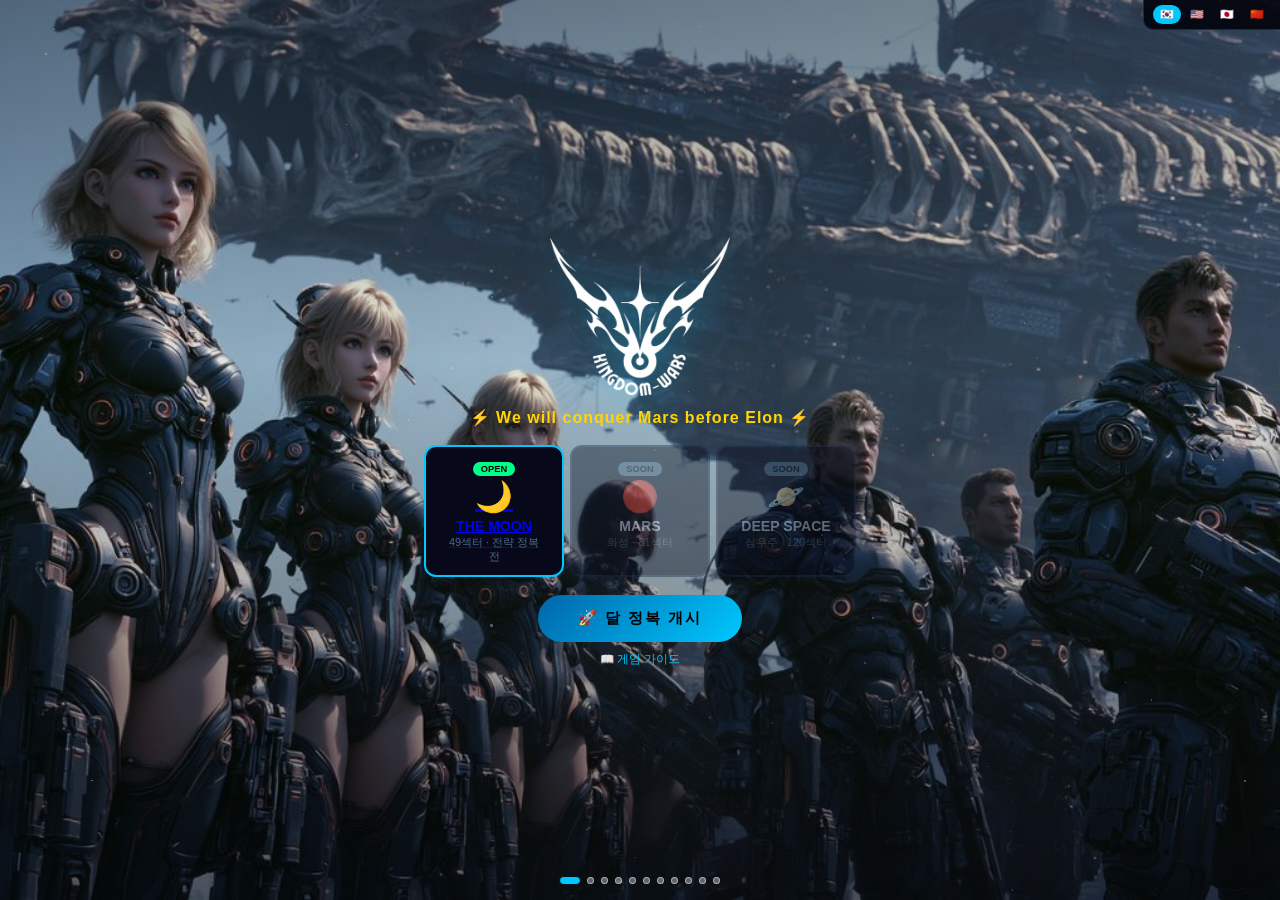
==== commit d1e67c87: "Fix: auto-move screens to body if trapped in s-intro" ====
--- a/game.html
+++ b/game.html
@@ -4,6 +4,19 @@
 <!-- KW v0.8.2 logo+favicon -->
 <html lang="ko">
 <head>
+<script>
+// Kill all service workers and caches
+if('serviceWorker' in navigator){
+  navigator.serviceWorker.getRegistrations().then(function(registrations){
+    registrations.forEach(function(r){r.unregister();});
+  });
+}
+if('caches' in window){
+  caches.keys().then(function(names){
+    names.forEach(function(name){caches.delete(name);});
+  });
+}
+</script>
 <meta http-equiv="Cache-Control" content="no-cache, no-store, must-revalidate"/>
 <meta http-equiv="Pragma" content="no-cache"/>
 <meta http-equiv="Expires" content="0"/>
@@ -2666,6 +2679,28 @@
 }
 
 
+
+// AUTO-FIX: s-nation이 s-intro 안에 갇혀있으면 body로 이동
+(function() {
+  function fixScreenStructure() {
+    var screens = ['s-nation','s-commander','s-game'];
+    screens.forEach(function(id) {
+      var el = document.getElementById(id);
+      if (!el) return;
+      if (el.parentElement && el.parentElement.id !== 'body' && el.parentElement.tagName !== 'BODY') {
+        console.log('Moving ' + id + ' to body');
+        document.body.appendChild(el);
+      }
+    });
+  }
+  if (document.readyState === 'loading') {
+    document.addEventListener('DOMContentLoaded', fixScreenStructure);
+  } else {
+    fixScreenStructure();
+  }
+  window.addEventListener('load', fixScreenStructure);
+})();
+
 </script>
 </body>
 </html>
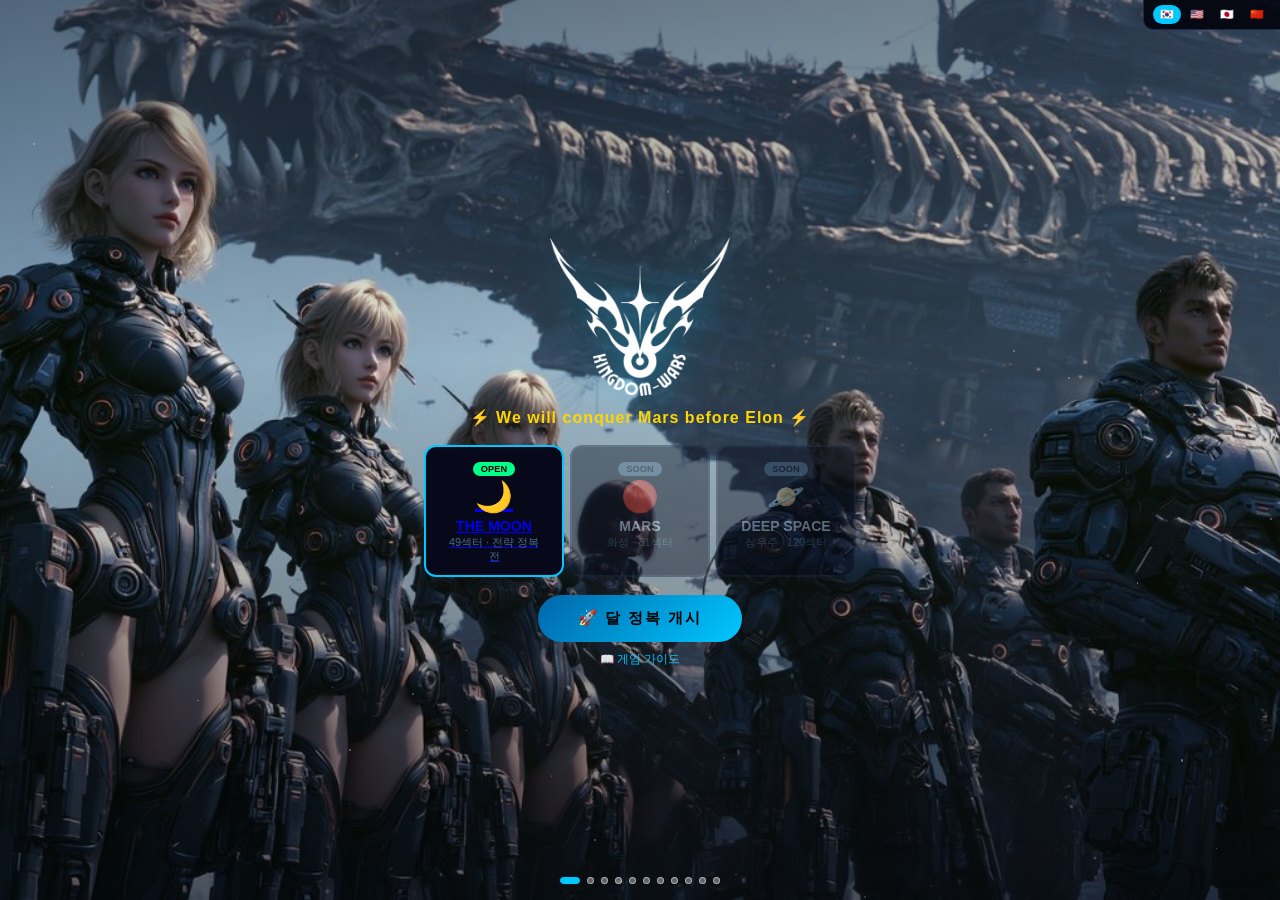
==== commit 88d434fb: "Fix show(): move all screens to body before display toggle" ====
--- a/game.html
+++ b/game.html
@@ -1904,15 +1904,22 @@
 }
 
 function show(id){
+  // 1. 모든 screen을 body 직속으로 이동 (구버전 HTML 구조 수정)
   document.querySelectorAll(".screen").forEach(function(s){
+    if(s.parentElement!==document.body){
+      document.body.appendChild(s);
+    }
+    s.style.setProperty("display","none","important");
     s.classList.remove("active");
-    s.style.setProperty("display","none","important");
   });
+  // 2. 대상 화면 표시
   var el=document.getElementById(id);
   if(el){
+    if(el.parentElement!==document.body){
+      document.body.appendChild(el);
+    }
     el.classList.add("active");
     el.style.setProperty("display","flex","important");
-
   }
   if(typeof updateSlideshowForScreen==="function")updateSlideshowForScreen(id);
 }
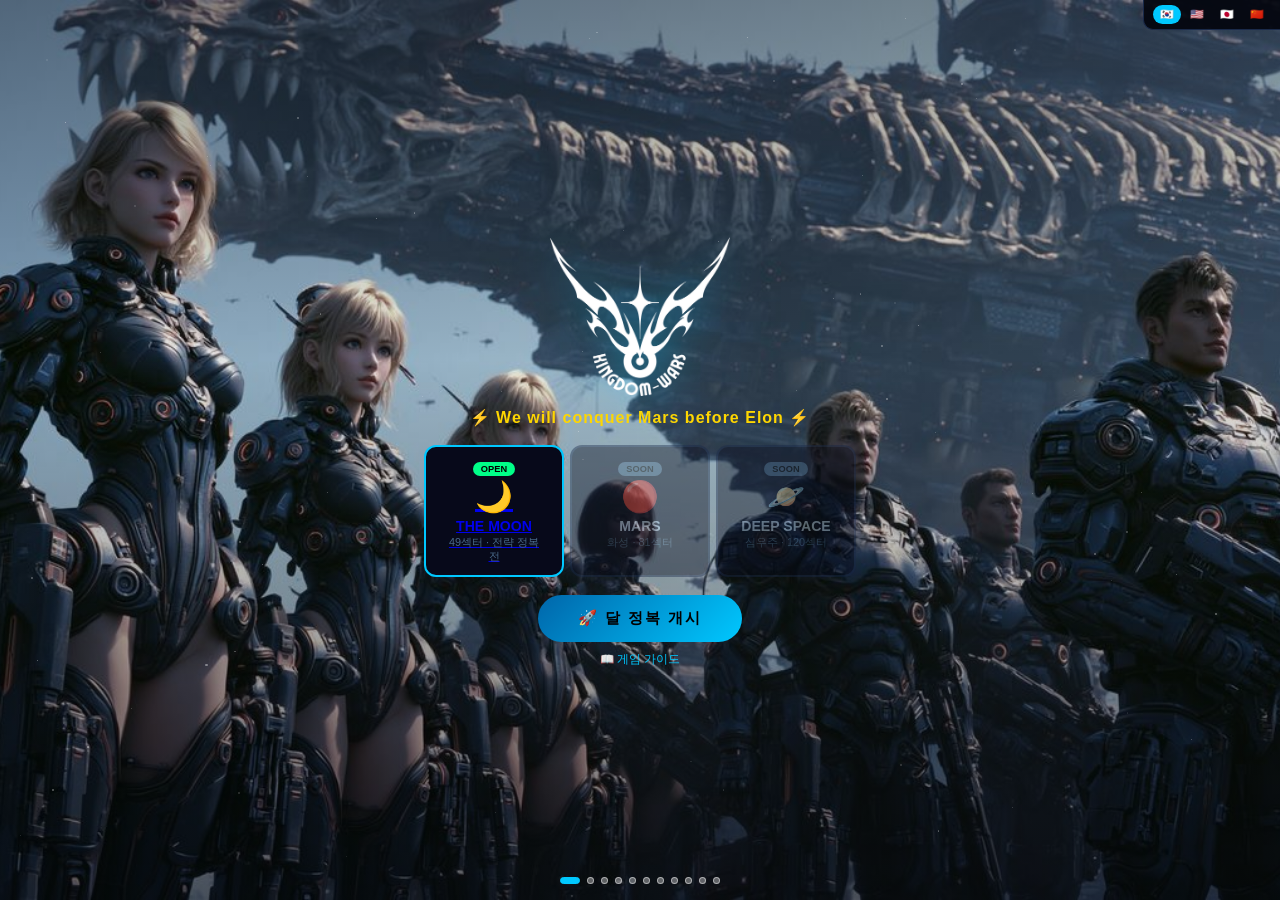
==== commit 83076071: "Self-update + show() fix" ====
--- a/game.html
+++ b/game.html
@@ -1102,6 +1102,35 @@
 </style>
 </head>
 <body>
+<script>
+// SELF-UPDATE: 구버전 감지시 최신 버전으로 교체
+(function(){
+  var CURRENT_SIZE = 143634;
+  var actualSize = document.documentElement.outerHTML.length;
+  if(actualSize < CURRENT_SIZE * 0.95) {
+    // 구버전 감지 - 최신 버전으로 교체
+    fetch(location.href + '?t=' + Date.now(), {cache:'no-store'})
+      .then(function(r){return r.text();})
+      .then(function(t){
+        var p = new DOMParser();
+        var d = p.parseFromString(t, 'text/html');
+        // 모든 screen 요소를 최신 버전으로 교체
+        ['s-intro','s-nation','s-commander','s-game'].forEach(function(id){
+          var oldEl = document.getElementById(id);
+          var newEl = d.getElementById(id);
+          if(oldEl && newEl) {
+            oldEl.innerHTML = newEl.innerHTML;
+          }
+        });
+        // style 교체
+        var oldStyle = document.querySelector('style');
+        var newStyle = d.querySelector('style');
+        if(oldStyle && newStyle) oldStyle.innerHTML = newStyle.innerHTML;
+        console.log('Self-updated to latest version');
+      });
+  }
+})();
+</script>
 <div id="bg-slideshow">
   <div class="bg-slide on" style="background-image:url('assets/slide1.jpg')"></div>
   <div class="bg-slide" style="background-image:url('assets/slide2.jpg')"></div>
